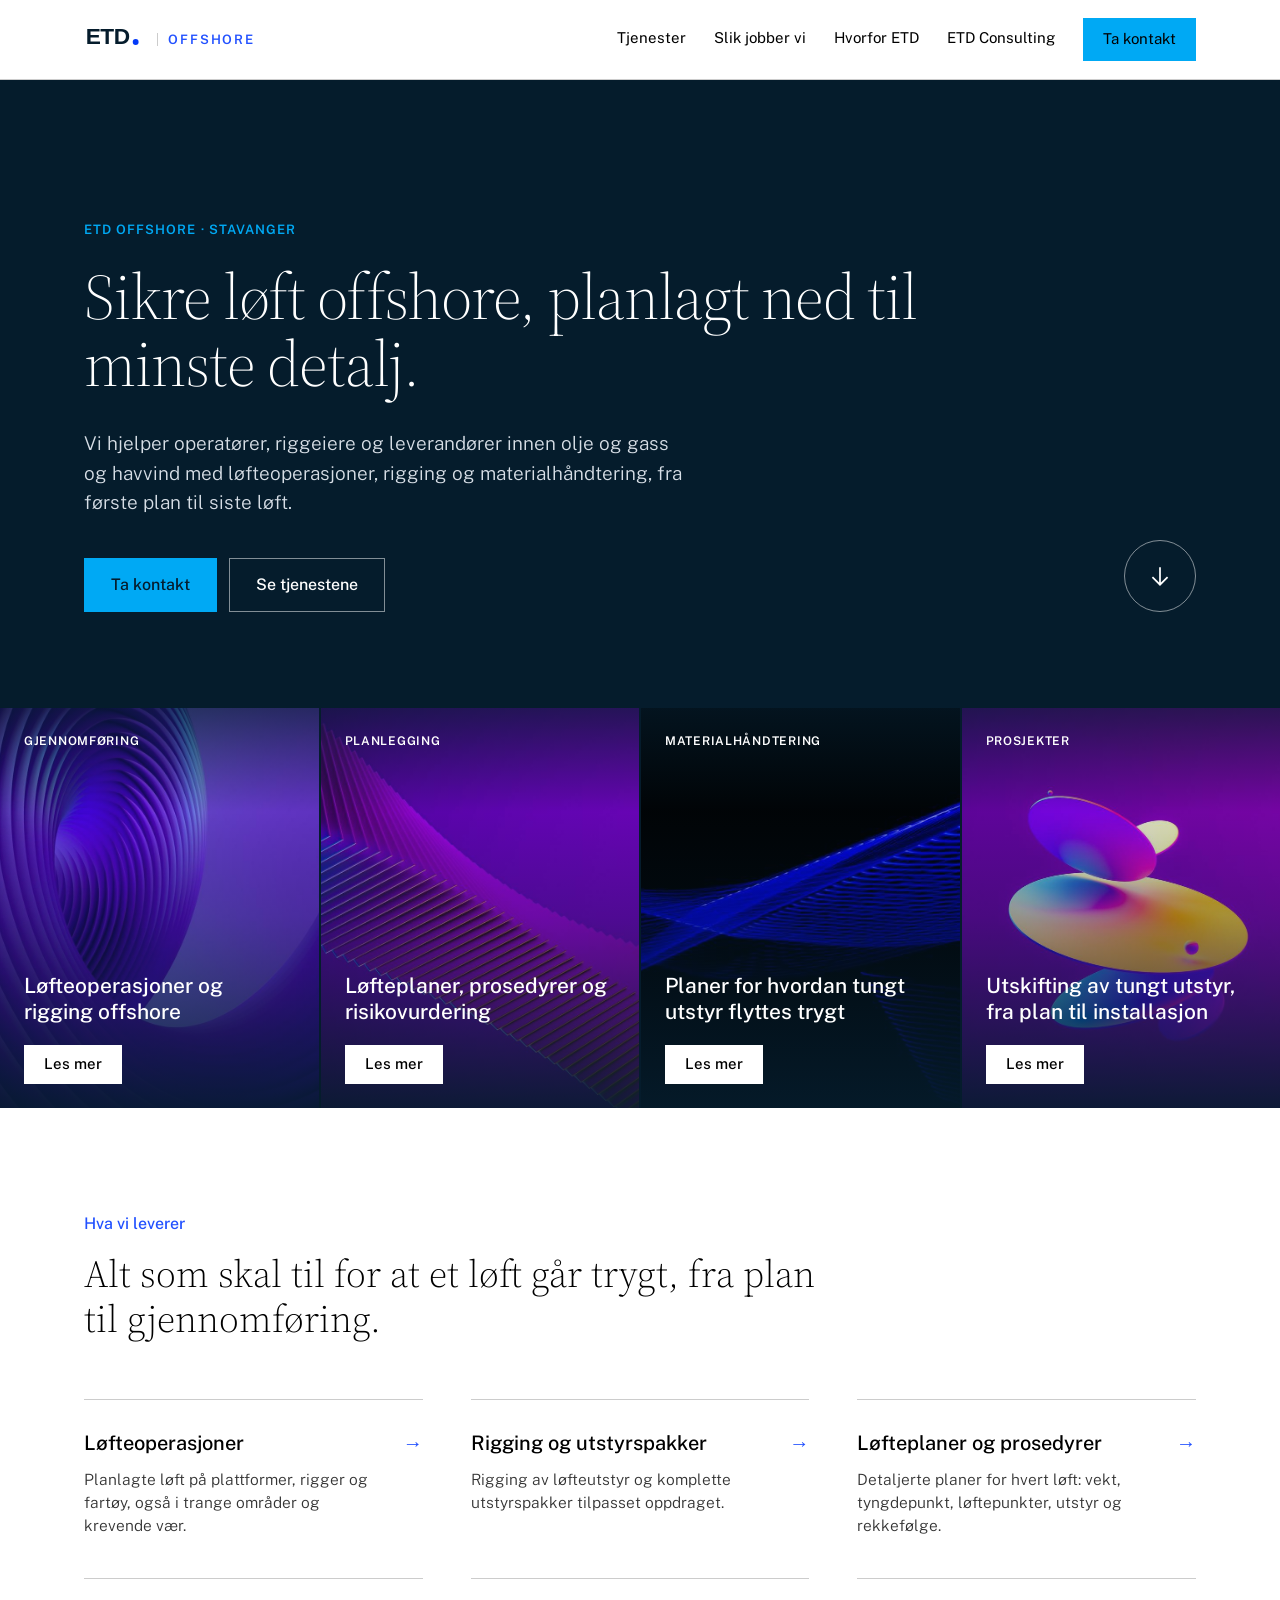
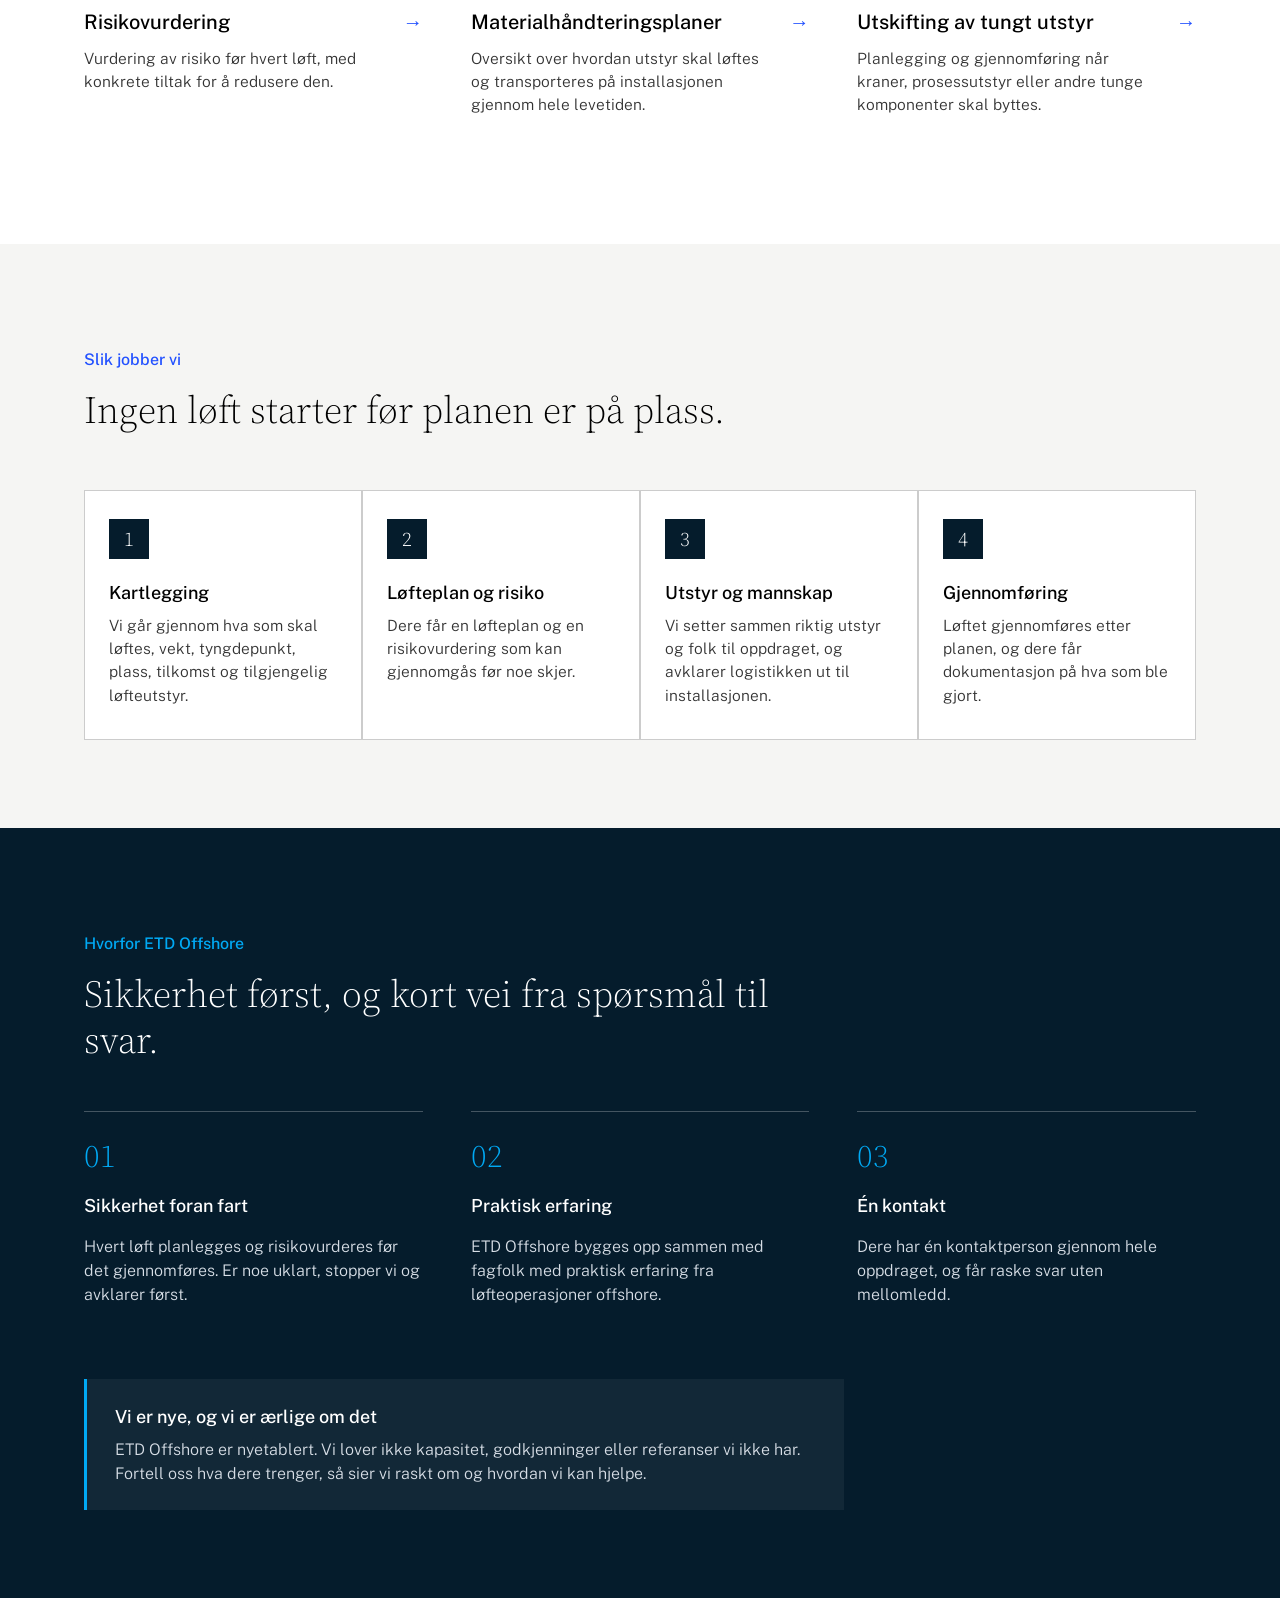
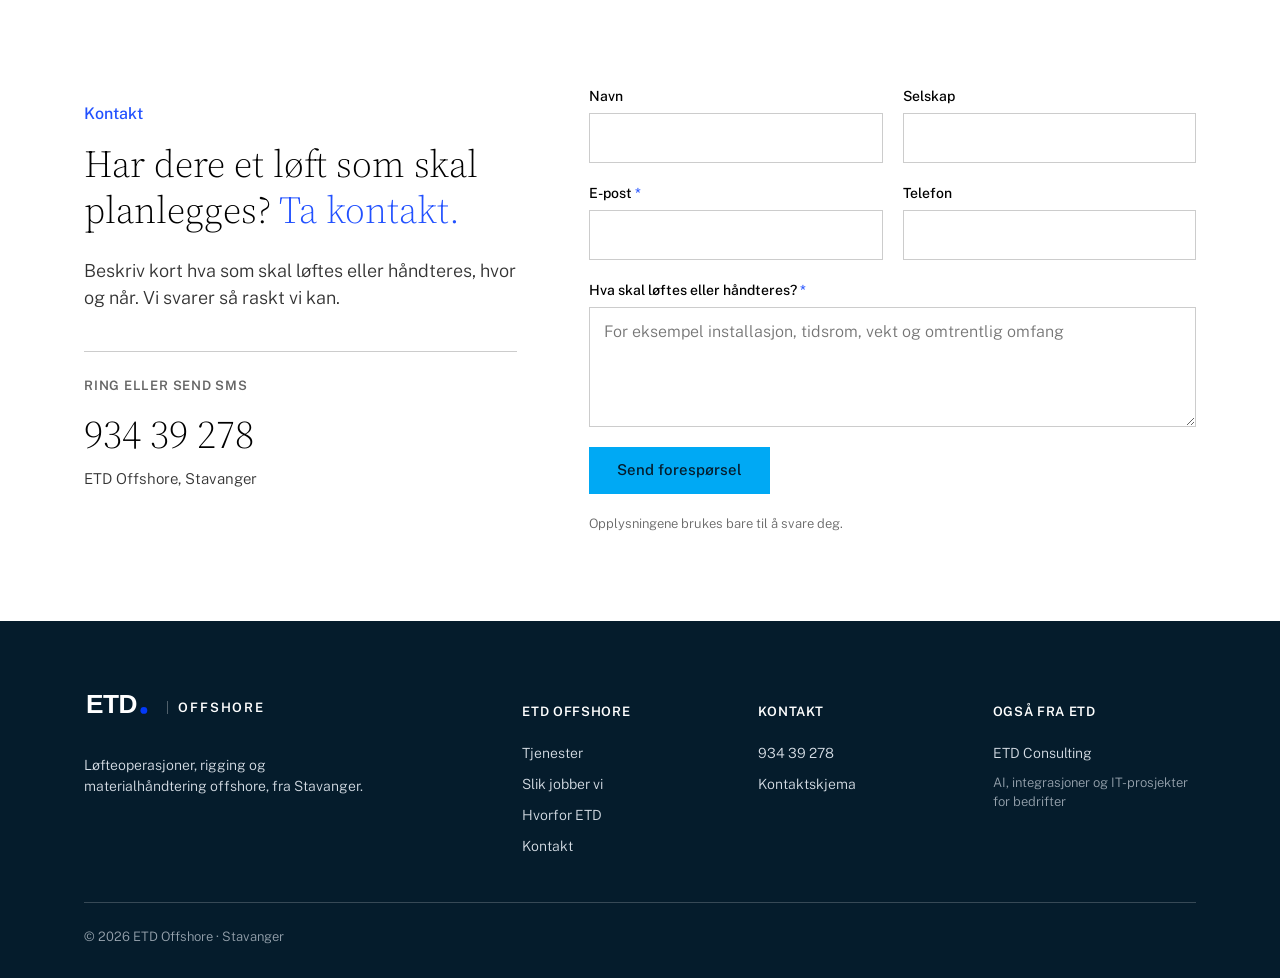
==== index.html @ 623307ff "ETD Offshore: initial site (lifting operations, rigging, material handling) Co-Authored-By: Claude O" ====
<!DOCTYPE html>
<html lang="no">
<head>
<meta charset="UTF-8">
<meta name="viewport" content="width=device-width, initial-scale=1.0">
<title>ETD Offshore | Løfteoperasjoner og materialhåndtering offshore</title>
<meta name="description" content="ETD Offshore i Stavanger leverer løfteoperasjoner, rigging, løfteplaner og materialhåndtering offshore for olje og gass og havvind.">
<link rel="canonical" href="https://etdoffshore.no/">
<meta property="og:type" content="website">
<meta property="og:title" content="ETD Offshore | Løfteoperasjoner og materialhåndtering offshore">
<meta property="og:description" content="ETD Offshore i Stavanger leverer løfteoperasjoner, rigging, løfteplaner og materialhåndtering offshore for olje og gass og havvind.">
<meta property="og:url" content="https://etdoffshore.no/">
<meta property="og:image" content="https://etdoffshore.no/images/hero.jpg">
<meta property="og:locale" content="nb_NO">
<meta name="twitter:card" content="summary_large_image">
<meta name="theme-color" content="#051c2c">
<link rel="preconnect" href="https://fonts.googleapis.com">
<link rel="preconnect" href="https://fonts.gstatic.com" crossorigin>
<link href="https://fonts.googleapis.com/css2?family=Public+Sans:wght@300;400;500;600&amp;family=Source+Serif+4:opsz,wght@8..60,300;8..60,400&amp;display=swap" rel="stylesheet">
<link rel="stylesheet" href="style.css?v=1">
<link rel="icon" type="image/svg+xml" href="images/favicon.svg">
<link rel="icon" type="image/png" href="images/favicon-32.png">
<link rel="apple-touch-icon" href="images/apple-touch-icon.png">
<script type="application/ld+json">{
  "@context": "https://schema.org",
  "@type": "Organization",
  "name": "ETD Offshore",
  "url": "https://etdoffshore.no/",
  "telephone": "+47 934 39 278",
  "description": "ETD Offshore i Stavanger leverer løfteoperasjoner, rigging og materialhåndtering offshore for olje og gass og havvind.",
  "areaServed": "Norge",
  "address": { "@type": "PostalAddress", "addressLocality": "Stavanger", "addressCountry": "NO" }
}</script>
</head>
<body class="home">
<header class="site-header">
  <div class="header-inner">
    <a href="" class="logo"><img src="images/logo.svg" alt="ETD" class="logo-img"><span class="logo-sub">Offshore</span></a>
    <nav class="main-nav">
      <a href="tjenester/">Tjenester</a>
      <a href="#slik">Slik jobber vi</a>
      <a href="#hvorfor">Hvorfor ETD</a>
      <a href="https://adriandie.github.io/etd-consulting/">ETD Consulting</a>
      <a href="kontakt/" class="btn-cta">Ta kontakt</a>
    </nav>
    <button class="hamburger" aria-label="Meny" aria-expanded="false"><span></span><span></span><span></span></button>
  </div>
</header>

<!-- 1. Hero -->
<section class="bento-hero">
  <div class="bento-inner">
    <div>
      <p class="hero-kicker">ETD Offshore &middot; Stavanger</p>
      <h1>Sikre løft offshore, planlagt ned til minste detalj.</h1>
      <p class="lead">Vi hjelper operatører, riggeiere og leverandører innen olje og gass og havvind med løfteoperasjoner, rigging og materialhåndtering, fra første plan til siste løft.</p>
      <div class="hero-actions">
        <a href="kontakt/" class="btn-solid">Ta kontakt</a>
        <a href="tjenester/" class="btn-ghost">Se tjenestene</a>
      </div>
    </div>
    <a href="#tjenester" class="circle-btn" aria-label="Se hva vi leverer">
      <svg viewBox="0 0 24 24" width="26" height="26" aria-hidden="true"><path d="M12 4v16M5 13l7 7 7-7" fill="none" stroke="currentColor" stroke-width="1.6"/></svg>
    </a>
  </div>
</section>

<!-- 2. Hovedområder -->
<div class="media-grid">
  <a href="tjenester/#lofteoperasjoner" class="tile" style="background-image:url('images/tile-blikonsulent.jpg')">
    <span class="kicker">Gjennomføring</span>
    <h3>Løfteoperasjoner og rigging offshore</h3>
    <span class="tile-btn">Les mer</span>
  </a>
  <a href="tjenester/#planlegging" class="tile" style="background-image:url('images/tile-omoss.jpg')">
    <span class="kicker">Planlegging</span>
    <h3>Løfteplaner, prosedyrer og risikovurdering</h3>
    <span class="tile-btn">Les mer</span>
  </a>
  <a href="tjenester/#materialhandtering" class="tile" style="background-image:url('images/article-1.jpg')">
    <span class="kicker">Materialhåndtering</span>
    <h3>Planer for hvordan tungt utstyr flyttes trygt</h3>
    <span class="tile-btn">Les mer</span>
  </a>
  <a href="tjenester/#utskifting" class="tile" style="background-image:url('images/tile-tjenester.jpg')">
    <span class="kicker">Prosjekter</span>
    <h3>Utskifting av tungt utstyr, fra plan til installasjon</h3>
    <span class="tile-btn">Les mer</span>
  </a>
</div>

<!-- 3. Tjenester -->
<section class="block" id="tjenester">
  <div class="container">
    <p class="section-kicker">Hva vi leverer</p>
    <h2 class="statement">Alt som skal til for at et løft går trygt, fra plan til gjennomføring.</h2>
    <div class="cap-grid">
      <a href="tjenester/#lofteoperasjoner" class="cap">
        <h3>Løfteoperasjoner</h3>
        <p>Planlagte løft på plattformer, rigger og fartøy, også i trange områder og krevende vær.</p>
        <span class="cap-arrow" aria-hidden="true">&rarr;</span>
      </a>
      <a href="tjenester/#lofteoperasjoner" class="cap">
        <h3>Rigging og utstyrspakker</h3>
        <p>Rigging av løfteutstyr og komplette utstyrspakker tilpasset oppdraget.</p>
        <span class="cap-arrow" aria-hidden="true">&rarr;</span>
      </a>
      <a href="tjenester/#planlegging" class="cap">
        <h3>Løfteplaner og prosedyrer</h3>
        <p>Detaljerte planer for hvert løft: vekt, tyngdepunkt, løftepunkter, utstyr og rekkefølge.</p>
        <span class="cap-arrow" aria-hidden="true">&rarr;</span>
      </a>
      <a href="tjenester/#planlegging" class="cap">
        <h3>Risikovurdering</h3>
        <p>Vurdering av risiko før hvert løft, med konkrete tiltak for å redusere den.</p>
        <span class="cap-arrow" aria-hidden="true">&rarr;</span>
      </a>
      <a href="tjenester/#materialhandtering" class="cap">
        <h3>Materialhåndteringsplaner</h3>
        <p>Oversikt over hvordan utstyr skal løftes og transporteres på installasjonen gjennom hele levetiden.</p>
        <span class="cap-arrow" aria-hidden="true">&rarr;</span>
      </a>
      <a href="tjenester/#utskifting" class="cap">
        <h3>Utskifting av tungt utstyr</h3>
        <p>Planlegging og gjennomføring når kraner, prosessutstyr eller andre tunge komponenter skal byttes.</p>
        <span class="cap-arrow" aria-hidden="true">&rarr;</span>
      </a>
    </div>
  </div>
</section>

<!-- 4. Slik jobber vi -->
<section class="block off" id="slik">
  <div class="container">
    <p class="section-kicker">Slik jobber vi</p>
    <h2 class="statement">Ingen løft starter før planen er på plass.</h2>
    <ol class="step-row">
      <li>
        <span class="step-num">1</span>
        <h3>Kartlegging</h3>
        <p>Vi går gjennom hva som skal løftes, vekt, tyngdepunkt, plass, tilkomst og tilgjengelig løfteutstyr.</p>
      </li>
      <li>
        <span class="step-num">2</span>
        <h3>Løfteplan og risiko</h3>
        <p>Dere får en løfteplan og en risikovurdering som kan gjennomgås før noe skjer.</p>
      </li>
      <li>
        <span class="step-num">3</span>
        <h3>Utstyr og mannskap</h3>
        <p>Vi setter sammen riktig utstyr og folk til oppdraget, og avklarer logistikken ut til installasjonen.</p>
      </li>
      <li>
        <span class="step-num">4</span>
        <h3>Gjennomføring</h3>
        <p>Løftet gjennomføres etter planen, og dere får dokumentasjon på hva som ble gjort.</p>
      </li>
    </ol>
  </div>
</section>

<!-- 5. Hvorfor ETD Offshore -->
<section class="block navy" id="hvorfor">
  <div class="container">
    <p class="section-kicker">Hvorfor ETD Offshore</p>
    <h2 class="statement">Sikkerhet først, og kort vei fra spørsmål til svar.</h2>
    <div class="feature-grid">
      <div class="feature">
        <span class="num">01</span>
        <h3>Sikkerhet foran fart</h3>
        <p>Hvert løft planlegges og risikovurderes før det gjennomføres. Er noe uklart, stopper vi og avklarer først.</p>
      </div>
      <div class="feature">
        <span class="num">02</span>
        <h3>Praktisk erfaring</h3>
        <p>ETD Offshore bygges opp sammen med fagfolk med praktisk erfaring fra løfteoperasjoner offshore.</p>
      </div>
      <div class="feature">
        <span class="num">03</span>
        <h3>Én kontakt</h3>
        <p>Dere har én kontaktperson gjennom hele oppdraget, og får raske svar uten mellomledd.</p>
      </div>
    </div>
    <div class="honest">
      <h3>Vi er nye, og vi er ærlige om det</h3>
      <p>ETD Offshore er nyetablert. Vi lover ikke kapasitet, godkjenninger eller referanser vi ikke har. Fortell oss hva dere trenger, så sier vi raskt om og hvordan vi kan hjelpe.</p>
    </div>
  </div>
</section>

<!-- 6. Kontakt -->
<section class="block" id="kontakt">
  <div class="container">
    <div class="split">
      <div>
        <p class="section-kicker">Kontakt</p>
        <h2 class="statement">Har dere et løft som skal planlegges? <span class="accent">Ta kontakt.</span></h2>
        <p class="split-lead">Beskriv kort hva som skal løftes eller håndteres, hvor og når. Vi svarer så raskt vi kan.</p>
        <div class="direct">
          <span class="direct-label">Ring eller send SMS</span>
          <a href="tel:+4793439278" class="direct-phone">934 39 278</a>
          <span class="direct-name">ETD Offshore, Stavanger</span>
        </div>
      </div>
      <div>
        <form class="contact-form" id="contact-form">
          <input type="hidden" name="_subject" value="Henvendelse fra ETD Offshore-nettsiden">
          <input type="hidden" name="_template" value="table">
          <input type="hidden" name="_captcha" value="false">
          <input type="hidden" name="Gjelder" value="ETD Offshore">
          <input type="text" name="_honey" class="hp" tabindex="-1" autocomplete="off" aria-hidden="true">
          <div class="field-row">
            <label class="field"><span>Navn</span><input type="text" name="Navn" autocomplete="name"></label>
            <label class="field"><span>Selskap</span><input type="text" name="Selskap" autocomplete="organization"></label>
          </div>
          <div class="field-row">
            <label class="field"><span>E-post <em>*</em></span><input type="email" name="Epost" autocomplete="email" required></label>
            <label class="field"><span>Telefon</span><input type="tel" name="Telefon" autocomplete="tel"></label>
          </div>
          <label class="field"><span>Hva skal løftes eller håndteres? <em>*</em></span><textarea name="Melding" required placeholder="For eksempel installasjon, tidsrom, vekt og omtrentlig omfang"></textarea></label>
          <button type="submit" id="submit-btn">Send forespørsel</button>
          <p class="form-note">Opplysningene brukes bare til å svare deg.</p>
        </form>
        <div id="form-success" class="form-result"><h3>Takk!</h3><p>Vi tar kontakt så raskt vi kan.</p></div>
        <div id="form-error" class="form-result"><h3>Noe gikk galt</h3><p>Skjemaet klarte ikke å sende. Ring oss gjerne på <a href="tel:+4793439278">934 39 278</a>.</p></div>
      </div>
    </div>
  </div>
</section>
<footer class="site-footer">
  <div class="footer-inner">
    <div class="footer-grid">
      <div>
        <a href="" class="logo"><img src="images/logo-white.svg" alt="ETD" class="logo-img"><span class="logo-sub">Offshore</span></a>
        <p>Løfteoperasjoner, rigging og materialhåndtering offshore, fra Stavanger.</p>
      </div>
      <div class="footer-col">
        <h4>ETD Offshore</h4>
        <a href="tjenester/">Tjenester</a>
        <a href="#slik">Slik jobber vi</a>
        <a href="#hvorfor">Hvorfor ETD</a>
        <a href="kontakt/">Kontakt</a>
      </div>
      <div class="footer-col">
        <h4>Kontakt</h4>
        <a href="tel:+4793439278">934 39 278</a>
        <a href="kontakt/">Kontaktskjema</a>
      </div>
      <div class="footer-col">
        <h4>Også fra ETD</h4>
        <a href="https://adriandie.github.io/etd-consulting/">ETD Consulting</a>
        <span class="footer-note">AI, integrasjoner og IT-prosjekter for bedrifter</span>
      </div>
    </div>
    <div class="footer-bottom">
      <span>&copy; 2026 ETD Offshore &middot; Stavanger</span>
    </div>
  </div>
</footer>
<script src="app.js"></script>
<script>
document.getElementById('contact-form').addEventListener('submit', function (e) {
  e.preventDefault();
  var form = this, btn = document.getElementById('submit-btn');
  btn.textContent = 'Sender…';
  btn.disabled = true;
  function show(id) { form.style.display = 'none'; document.getElementById(id).style.display = 'block'; }
  var xhr = new XMLHttpRequest();
  xhr.open('POST', 'https://formsubmit.co/ajax/adrian@dmarketing.no');
  xhr.setRequestHeader('Accept', 'application/json');
  xhr.onload = function () {
    var ok = xhr.status >= 200 && xhr.status < 300;
    try { if (String(JSON.parse(xhr.responseText).success) === 'false') ok = false; } catch (ex) {}
    show(ok ? 'form-success' : 'form-error');
  };
  xhr.onerror = function () { show('form-error'); };
  xhr.send(new FormData(form));
});
</script>
</body>
</html>
---- style.css ----
/* ETD — McKinsey-registeret: serif/sans-split, null radius/skygge, navy/indigo/cyan */

:root {
  --ink: #333333;
  --black: #000000;
  --canvas: #ffffff;
  --navy: #051c2c;
  --indigo: #2251ff;
  --cyan: #00a9f4;
  --line: #cccccc;
  --off: #f5f5f3;
}

* { box-sizing: border-box; }
html { scroll-behavior: smooth; }

body {
  margin: 0;
  background: var(--canvas);
  color: var(--ink);
  font-family: "Public Sans", "Helvetica Neue", Helvetica, Arial, sans-serif;
  font-weight: 300;
  font-size: 16px;
  line-height: 1.5;
}

h1, h2, h3, .serif {
  font-family: "Source Serif 4", Georgia, "Times New Roman", serif;
  font-weight: 300;
  color: var(--black);
  margin: 0;
}

a {
  color: var(--indigo);
  text-decoration: none;
  transition: opacity 0.12s linear;
}
a:hover { opacity: 0.7; }

img { max-width: 100%; display: block; }

.container {
  max-width: 1160px;
  margin: 0 auto;
  padding: 0 24px;
}

/* ---------- Header ---------- */
header.site-header {
  background: var(--canvas);
  border-bottom: 1px solid var(--line);
  position: sticky;
  top: 0;
  z-index: 100;
  transform: translateY(0);
  transition: transform 0.3s ease;
}
header.site-header.header-hidden {
  transform: translateY(-100%);
}
.header-inner {
  max-width: 1160px;
  margin: 0 auto;
  padding: 18px 24px;
  display: flex;
  align-items: center;
  justify-content: space-between;
  gap: 24px;
}
.logo {
  font-family: "Source Serif 4", Georgia, serif;
  font-weight: 400;
  font-size: 20px;
  color: var(--black);
  letter-spacing: 0.2px;
  white-space: nowrap;
  transition: opacity 0.12s linear;
}
.logo:hover { opacity: 0.72; }
.logo span { color: var(--indigo); transition: color 0.12s linear; }
.logo:hover span { color: var(--cyan); }
.logo-img { display: block; height: 38px; width: auto; }
.footer-grid .logo-img { height: 44px; }
nav.main-nav {
  display: flex;
  align-items: center;
  gap: 28px;
  flex-wrap: wrap;
}
.header-inner { position: relative; }
nav.main-nav a {
  position: relative;
  color: var(--black);
  font-size: 15px;
  font-weight: 400;
  padding-bottom: 3px;
}
nav.main-nav a::after {
  content: "";
  position: absolute;
  left: 0;
  bottom: 0;
  width: 100%;
  height: 1px;
  background: var(--indigo);
  transform: scaleX(0);
  transform-origin: left;
  transition: transform 0.12s linear;
}
nav.main-nav a:hover { color: var(--indigo); opacity: 1; }
nav.main-nav a:hover::after { transform: scaleX(1); }
nav.main-nav a.current { color: var(--indigo); }
nav.main-nav a.current::after { transform: scaleX(1); }
.btn-cta {
  display: inline-block;
  background: var(--cyan);
  color: var(--black) !important;
  font-size: 15px;
  font-weight: 500;
  padding: 10px 20px;
  border-radius: 0;
  white-space: nowrap;
  transition: background-color 0.12s linear, transform 0.12s linear;
}
.btn-cta:hover { opacity: 1; background: var(--indigo); color: #fff !important; transform: translateY(-1px); }
.hamburger {
  display: none;
  width: 24px;
  height: 18px;
  flex-direction: column;
  justify-content: space-between;
  cursor: pointer;
  border: none;
  background: none;
  padding: 0;
}
.hamburger span {
  display: block;
  height: 2px;
  background: var(--black);
  transition: transform 0.2s ease, opacity 0.2s ease;
  transform-origin: center;
}
.hamburger.is-open span:nth-child(1) { transform: translateY(8px) rotate(45deg); }
.hamburger.is-open span:nth-child(2) { opacity: 0; }
.hamburger.is-open span:nth-child(3) { transform: translateY(-8px) rotate(-45deg); }

@media (max-width: 860px) {
  nav.main-nav {
    display: none;
    position: absolute;
    top: 100%;
    left: 0;
    right: 0;
    background: var(--canvas);
    border-bottom: 1px solid var(--line);
    flex-direction: column;
    align-items: flex-start;
    gap: 4px;
    padding: 8px 24px 24px;
  }
  nav.main-nav.nav-open { display: flex; }
  nav.main-nav a { width: 100%; padding: 12px 0; border-bottom: 1px solid var(--off); }
  nav.main-nav .btn-cta { margin-top: 12px; text-align: center; width: 100%; }
  .hamburger { display: flex; }
}

/* ---------- Hero (bento navy) ---------- */
.hero {
  background: var(--navy);
  color: #fff;
  padding: 110px 24px 90px;
}
.hero-inner {
  max-width: 1160px;
  margin: 0 auto;
  display: grid;
  grid-template-columns: 1fr auto;
  align-items: end;
  gap: 40px;
}
.hero h1 {
  color: #fff;
  font-size: 52px;
  line-height: 1.1;
  max-width: 720px;
}
.hero h1 .accent { color: var(--indigo); }
.hero p.lead {
  color: #d7dee6;
  font-size: 18px;
  max-width: 520px;
  margin-top: 24px;
  font-weight: 300;
}
.hero .arrow-btn {
  width: 64px;
  height: 64px;
  border-radius: 50%;
  background: rgba(255,255,255,0.12);
  display: flex;
  align-items: center;
  justify-content: center;
  color: #fff;
  font-size: 24px;
  flex-shrink: 0;
  transition: background 0.12s linear;
}
.arrow-btn:hover { background: rgba(255,255,255,0.25); opacity: 1; }

@media (max-width: 700px) {
  .hero h1 { font-size: 36px; }
  .hero-inner { grid-template-columns: 1fr; }
}

/* small navy sub-hero for inner pages */
.page-hero {
  background: var(--navy);
  color: #fff;
  padding: 90px 24px 60px;
}
.page-hero .kicker {
  font-size: 14px;
  font-weight: 500;
  text-transform: uppercase;
  letter-spacing: 0.06em;
  color: var(--cyan);
  margin-bottom: 16px;
}
.page-hero h1 { color: #fff; font-size: 42px; max-width: 760px; }
.page-hero p.lead { color: #d7dee6; font-size: 18px; max-width: 620px; margin-top: 20px; }

/* ---------- Media tile grid ---------- */
.tile-grid {
  display: grid;
  grid-template-columns: repeat(2, 1fr);
  gap: 2px;
  background: var(--line);
}
@media (max-width: 760px) { .tile-grid { grid-template-columns: 1fr; } }

.tile {
  position: relative;
  background: var(--navy) center/cover no-repeat;
  min-height: 340px;
  padding: 24px;
  display: flex;
  flex-direction: column;
  justify-content: flex-end;
  color: #fff;
  overflow: hidden;
}
.tile::before {
  content: "";
  position: absolute;
  inset: 0;
  background: linear-gradient(0deg, rgba(5,28,44,0.88) 0%, rgba(5,28,44,0.35) 55%, rgba(5,28,44,0.1) 100%);
}
.tile.light { color: #fff; }
.tile .kicker {
  position: relative;
  font-size: 12px;
  font-weight: 600;
  text-transform: uppercase;
  letter-spacing: 0.06em;
  color: var(--cyan);
  margin-bottom: 12px;
}
.tile h3 { position: relative; color: inherit; font-size: 24px; line-height: 1.25; font-family: "Public Sans", sans-serif; font-weight: 500; margin-bottom: 20px; }
.tile .tile-btn {
  position: relative;
  display: inline-block;
  background: #fff;
  color: var(--black);
  font-size: 15px;
  font-weight: 500;
  padding: 8px 20px;
  align-self: flex-start;
}

/* ---------- Sections ---------- */
section.block {
  padding: 88px 24px;
}
section.block.off { background: var(--off); }
section.block.navy { background: var(--navy); color: #fff; }
section.block.navy h2 { color: #fff; }

.section-kicker {
  font-size: 16px;
  font-weight: 500;
  color: var(--indigo);
  margin-bottom: 16px;
}
.navy .section-kicker { color: var(--cyan); }

h2.statement {
  font-size: 38px;
  line-height: 1.2;
  max-width: 760px;
}
h2.statement .accent { color: var(--indigo); }
.navy h2.statement .accent { color: var(--cyan); }

.two-col {
  display: grid;
  grid-template-columns: 1fr 1fr;
  gap: 56px;
  margin-top: 48px;
}
@media (max-width: 760px) { .two-col { grid-template-columns: 1fr; } }

.card {
  background: var(--canvas);
  padding: 0;
}
.card h3 { font-size: 22px; font-family: "Public Sans", sans-serif; font-weight: 500; margin-bottom: 12px; }
.card p { color: var(--ink); }

.feature-grid {
  display: grid;
  grid-template-columns: repeat(3, 1fr);
  gap: 48px;
  margin-top: 48px;
}
@media (max-width: 900px) { .feature-grid { grid-template-columns: 1fr 1fr; } }
@media (max-width: 600px) { .feature-grid { grid-template-columns: 1fr; } }

.feature {
  border-top: 1px solid var(--line);
  padding-top: 20px;
}
.navy .feature { border-top-color: rgba(255,255,255,0.25); }
.feature .num {
  font-family: "Source Serif 4", serif;
  font-size: 32px;
  color: var(--indigo);
  display: block;
  margin-bottom: 12px;
}
.navy .feature .num { color: var(--cyan); }
.feature h3 { font-size: 18px; font-family: "Public Sans", sans-serif; font-weight: 500; margin-bottom: 8px; }

.list-plain {
  list-style: none;
  padding: 0;
  margin: 32px 0 0;
}
.list-plain li {
  border-top: 1px solid var(--line);
  padding: 20px 0;
  display: flex;
  justify-content: space-between;
  gap: 24px;
  align-items: baseline;
}
.list-plain li:last-child { border-bottom: 1px solid var(--line); }
.list-plain .label { font-weight: 500; color: var(--black); }
.list-plain .desc { color: var(--ink); max-width: 480px; text-align: right; }
@media (max-width: 600px) {
  .list-plain li { flex-direction: column; gap: 8px; }
  .list-plain .desc { text-align: left; }
}

.cta-band {
  background: var(--navy);
  color: #fff;
  padding: 72px 24px;
  text-align: left;
}
.cta-band-inner {
  max-width: 1160px;
  margin: 0 auto;
  display: flex;
  align-items: center;
  justify-content: space-between;
  gap: 32px;
  flex-wrap: wrap;
}
.cta-band h2 { color: #fff; font-size: 30px; max-width: 560px; }

.btn-outline {
  display: inline-block;
  border: 1px solid #fff;
  color: #fff !important;
  padding: 12px 28px;
  font-size: 15px;
  font-weight: 500;
  white-space: nowrap;
}
.btn-outline:hover { background: #fff; color: var(--navy) !important; opacity: 1; }

.article-grid {
  display: grid;
  grid-template-columns: repeat(3, 1fr);
  gap: 40px;
  margin-top: 48px;
}
@media (max-width: 900px) { .article-grid { grid-template-columns: 1fr; } }
.article-card .thumb {
  width: 100%;
  aspect-ratio: 4/3;
  object-fit: cover;
  margin-bottom: 20px;
  background: var(--off);
}
.article-card .eyebrow {
  font-size: 12px;
  font-weight: 600;
  text-transform: uppercase;
  letter-spacing: 0.06em;
  color: var(--indigo);
  margin-bottom: 12px;
}
.article-card h3 { font-size: 20px; font-family: "Public Sans", sans-serif; font-weight: 500; margin-bottom: 10px; }
.article-card p { font-size: 15px; color: var(--ink); }

/* ---------- Footer ---------- */
footer.site-footer {
  background: var(--navy);
  color: #d7dee6;
  padding: 64px 24px 32px;
}
.footer-inner {
  max-width: 1160px;
  margin: 0 auto;
}
.footer-grid {
  display: grid;
  grid-template-columns: 2fr 1fr 1fr 1fr;
  gap: 32px;
  padding-bottom: 40px;
  border-bottom: 1px solid rgba(255,255,255,0.2);
}
@media (max-width: 760px) { .footer-grid { grid-template-columns: 1fr 1fr; } }
.footer-grid .logo { color: #fff; margin-bottom: 12px; }
.footer-grid p { font-size: 14px; max-width: 280px; }
.footer-col h4 {
  font-family: "Public Sans", sans-serif;
  font-size: 13px;
  font-weight: 600;
  text-transform: uppercase;
  letter-spacing: 0.05em;
  color: #fff;
  margin-bottom: 16px;
}
.footer-col a { display: block; color: #d7dee6; font-size: 14px; padding: 5px 0; }
.footer-bottom {
  display: flex;
  justify-content: space-between;
  align-items: center;
  padding-top: 24px;
  font-size: 13px;
  color: #97a3ae;
  flex-wrap: wrap;
  gap: 12px;
}

.chat-bubble {
  position: fixed;
  bottom: 24px;
  right: 24px;
  background: var(--cyan);
  color: #051c2c;
  width: auto;
  padding: 14px 20px;
  border-radius: 999px;
  font-size: 14px;
  font-weight: 600;
  display: flex;
  align-items: center;
  gap: 8px;
  box-shadow: none;
  z-index: 90;
}

/* ---------- Long-form resource / article ---------- */
.resource-meta {
  display: flex;
  gap: 24px;
  flex-wrap: wrap;
  margin-top: 28px;
  font-size: 14px;
  color: #d7dee6;
}
.resource-meta span { display: flex; align-items: center; gap: 8px; }
.resource-meta strong { color: #fff; font-weight: 500; }

.prose {
  max-width: 760px;
}
.prose h2 {
  font-size: 30px;
  line-height: 1.25;
  margin-top: 0;
}
.prose h3 {
  font-family: "Public Sans", sans-serif;
  font-weight: 600;
  font-size: 20px;
  color: var(--black);
  margin: 0 0 12px;
}
.prose p { margin: 0 0 16px; color: var(--ink); }
.prose p:last-child { margin-bottom: 0; }
.prose ul, .prose ol { margin: 0 0 16px; padding-left: 22px; color: var(--ink); }
.prose li { margin-bottom: 8px; }
.prose li:last-child { margin-bottom: 0; }
.prose strong { color: var(--black); font-weight: 600; }

.toc {
  border-top: 1px solid var(--line);
  border-bottom: 1px solid var(--line);
  padding: 24px 0;
  margin: 0 0 8px;
}
.toc p.section-kicker { margin-bottom: 12px; }
.toc ol {
  columns: 2;
  column-gap: 40px;
  margin: 0;
  padding-left: 20px;
}
.toc li { break-inside: avoid; margin-bottom: 10px; font-size: 15px; }
.toc a { color: var(--ink); }
.toc a:hover { color: var(--indigo); opacity: 1; }
@media (max-width: 700px) { .toc ol { columns: 1; } }

.callout {
  border-left: 3px solid var(--indigo);
  background: var(--off);
  padding: 20px 24px;
  margin: 28px 0;
  max-width: 760px;
}
.callout p { margin: 0; color: var(--ink); }
.callout p + p { margin-top: 10px; }
.callout .callout-label {
  display: block;
  font-size: 12px;
  font-weight: 600;
  text-transform: uppercase;
  letter-spacing: 0.06em;
  color: var(--indigo);
  margin-bottom: 10px;
}
.callout.warn { border-left-color: var(--cyan); }
.callout.warn .callout-label { color: #067aad; }

.code-block {
  background: var(--navy);
  color: #d7dee6;
  font-family: "SFMono-Regular", Consolas, "Liberation Mono", Menlo, monospace;
  font-size: 13px;
  line-height: 1.6;
  padding: 24px;
  margin: 20px 0 28px;
  max-width: 760px;
  overflow-x: auto;
  white-space: pre;
}
.code-block .cm { color: #7a8b9c; }
.code-block .kw { color: var(--cyan); }

.steps {
  list-style: none;
  margin: 32px 0;
  padding: 0;
  max-width: 760px;
}
.steps li {
  display: grid;
  grid-template-columns: 40px 1fr;
  gap: 20px;
  border-top: 1px solid var(--line);
  padding: 20px 0;
}
.steps li:last-child { border-bottom: 1px solid var(--line); }
.steps .step-num {
  font-family: "Source Serif 4", serif;
  font-size: 22px;
  color: var(--indigo);
}
.steps h4 { font-family: "Public Sans", sans-serif; font-size: 16px; font-weight: 600; color: var(--black); margin: 0 0 6px; }
.steps p { margin: 0; color: var(--ink); font-size: 15px; }

.resource-table {
  width: 100%;
  border-collapse: collapse;
  margin: 8px 0 28px;
  font-size: 14.5px;
}
.resource-table th {
  text-align: left;
  font-family: "Public Sans", sans-serif;
  font-weight: 600;
  font-size: 12px;
  text-transform: uppercase;
  letter-spacing: 0.05em;
  color: #767676;
  padding: 0 16px 12px 0;
  border-bottom: 1px solid var(--line);
}
.resource-table td {
  vertical-align: top;
  padding: 16px 16px 16px 0;
  border-bottom: 1px solid var(--line);
  color: var(--ink);
}
.resource-table tr:last-child td { border-bottom: 1px solid var(--line); }
.resource-table td:first-child, .resource-table th:first-child { font-weight: 500; color: var(--black); }
.resource-table .badge {
  display: inline-block;
  font-size: 11px;
  font-weight: 600;
  text-transform: uppercase;
  letter-spacing: 0.04em;
  padding: 3px 8px;
  white-space: nowrap;
}
.badge.b-official { background: #e5eaff; color: var(--indigo); }
.badge.b-community { background: #e0f5ff; color: #067aad; }
.badge.b-build { background: var(--off); color: #767676; border: 1px solid var(--line); }
.badge.b-tool { background: #051c2c; color: #fff; }
@media (max-width: 760px) {
  .resource-table, .resource-table thead, .resource-table tbody, .resource-table th, .resource-table td, .resource-table tr { display: block; }
  .resource-table thead { display: none; }
  .resource-table tr { border-bottom: 1px solid var(--line); padding: 16px 0; }
  .resource-table td { border-bottom: 0; padding: 4px 0; }
  .resource-table td:first-child { padding-top: 0; }
}

.sidebar-nav {
  position: sticky;
  top: 96px;
  align-self: start;
}
.sidebar-nav p.section-kicker { margin-bottom: 16px; }
.sidebar-nav a {
  display: block;
  color: var(--ink);
  font-size: 14px;
  padding: 8px 0;
  border-top: 1px solid var(--line);
}
.sidebar-nav a:first-of-type { border-top: none; }
.sidebar-nav a:hover { color: var(--indigo); opacity: 1; }

.content-grid {
  display: grid;
  grid-template-columns: 200px 1fr;
  gap: 64px;
  align-items: start;
}
.content-grid > * { min-width: 0; }
@media (max-width: 900px) {
  .content-grid { grid-template-columns: 1fr; }
  .sidebar-nav { position: static; display: none; }
}

/* ---------- Kontaktskjema ---------- */
.contact-wrap { max-width: 640px; margin: 0 auto; }
.contact-form { display: flex; flex-direction: column; gap: 20px; }
.contact-form .field { display: flex; flex-direction: column; gap: 6px; font-size: 14px; font-weight: 500; color: var(--black); }
.contact-form .field em { color: var(--indigo); font-style: normal; }
.contact-form input, .contact-form select, .contact-form textarea {
  font: inherit; font-weight: 300; font-size: 16px; color: var(--ink);
  border: 1px solid var(--line); border-radius: 0; padding: 12px 14px; background: #fff; width: 100%;
}
.contact-form textarea { min-height: 140px; resize: vertical; }
.contact-form input:focus, .contact-form select:focus, .contact-form textarea:focus { outline: 2px solid var(--indigo); outline-offset: 0; border-color: var(--indigo); }
.contact-form button {
  align-self: flex-start; font: inherit; font-weight: 500; font-size: 15px; cursor: pointer;
  background: var(--navy); color: #fff; border: 0; border-radius: 0; padding: 12px 28px;
}
.contact-form button:disabled { opacity: 0.6; cursor: default; }
.contact-form .form-note { font-size: 13px; color: #666; margin: 0; }
.contact-form .hp { position: absolute; left: -9999px; }
.form-result { display: none; padding: 32px; border: 1px solid var(--line); }
.form-result h3 { font-size: 26px; margin-bottom: 10px; }

/* ---------- Forside (workshop-landing) ---------- */
nav.main-nav .btn-cta::after { display: none; }
nav.main-nav a.btn-cta { padding: 10px 20px; }
nav.main-nav .btn-cta:hover { color: #fff !important; }

.home-hero {
  background: var(--navy);
  color: #fff;
}
.home-hero-inner {
  display: grid;
  grid-template-columns: minmax(0, 1fr) minmax(0, 44%);
  min-height: 600px;
}
.home-hero { padding-left: max(0px, calc((100% - 1160px) / 2)); }
.home-hero-text { padding: 112px 64px 88px 24px; }
.hero-kicker {
  font-size: 13px;
  font-weight: 600;
  text-transform: uppercase;
  letter-spacing: 0.08em;
  color: var(--cyan);
  margin: 0 0 24px;
}
.home-hero h1 {
  color: #fff;
  font-size: 54px;
  line-height: 1.08;
  letter-spacing: -0.01em;
}
.home-hero h1 .accent { color: #8fb0ff; }
.home-hero .lead {
  color: #d7dee6;
  font-size: 19px;
  line-height: 1.55;
  max-width: 540px;
  margin: 28px 0 0;
}
.hero-actions { display: flex; flex-wrap: wrap; gap: 12px; margin-top: 40px; }
.btn-solid, .btn-ghost {
  display: inline-block;
  font-size: 16px;
  font-weight: 500;
  padding: 14px 26px;
  border: 1px solid transparent;
  transition: background-color 0.12s linear, color 0.12s linear, border-color 0.12s linear;
}
.btn-solid { background: var(--cyan); color: var(--navy); }
.btn-solid:hover { background: #fff; opacity: 1; }
.btn-ghost { border-color: rgba(255,255,255,0.5); color: #fff; }
.btn-ghost:hover { background: #fff; color: var(--navy); opacity: 1; }
.hero-facts {
  list-style: none;
  padding: 0;
  margin: 56px 0 0;
  display: grid;
  grid-template-columns: repeat(3, minmax(0, 1fr));
  border-top: 1px solid rgba(255,255,255,0.2);
}
.hero-facts li { padding: 20px 16px 0 0; }
.hero-facts strong {
  display: block;
  font-family: "Source Serif 4", Georgia, serif;
  font-weight: 300;
  font-size: 30px;
  color: #fff;
  line-height: 1.1;
}
.hero-facts span { display: block; font-size: 14px; color: #a9b7c4; margin-top: 6px; }
.home-hero-media {
  background: url('images/hero.jpg') 38% center / cover no-repeat;
  min-height: 100%;
}

.home .container { padding: 0 0; }
.home section.block > .container { max-width: 1112px; }

.thief-grid {
  display: grid;
  grid-template-columns: repeat(4, minmax(0, 1fr));
  gap: 40px;
  margin-top: 56px;
}
.thief { border-top: 2px solid var(--black); padding-top: 20px; }
.thief .num {
  display: block;
  font-family: "Source Serif 4", Georgia, serif;
  font-size: 28px;
  color: var(--indigo);
  margin-bottom: 14px;
}
.thief h3 { font-family: "Public Sans", sans-serif; font-weight: 500; font-size: 19px; margin-bottom: 10px; }
.thief p { margin: 0; font-size: 15.5px; }

.split {
  display: grid;
  grid-template-columns: minmax(0, 5fr) minmax(0, 7fr);
  gap: 72px;
  align-items: start;
}
.split-lead { font-size: 18px; margin: 24px 0 0; max-width: 440px; }
.navy .split-lead, .navy .about-text p { color: #d7dee6; }

.outcomes { list-style: none; counter-reset: oc; margin: 0; padding: 0; }
.outcomes li {
  counter-increment: oc;
  display: grid;
  grid-template-columns: 56px 1fr;
  column-gap: 8px;
  border-top: 1px solid var(--line);
  padding: 28px 0;
}
.outcomes li:last-child { border-bottom: 1px solid var(--line); }
.outcomes li::before {
  content: "0" counter(oc);
  font-family: "Source Serif 4", Georgia, serif;
  font-size: 24px;
  color: var(--indigo);
  grid-row: span 2;
  line-height: 1.2;
}
.outcomes h3 { font-family: "Public Sans", sans-serif; font-weight: 500; font-size: 20px; margin-bottom: 8px; }
.outcomes p { margin: 0; }

.format-list { margin-top: 72px; }
.format-list .desc { max-width: 560px; }

.step-row {
  list-style: none;
  margin: 56px 0 0;
  padding: 0;
  display: grid;
  grid-template-columns: repeat(4, minmax(0, 1fr));
  gap: 2px;
  background: var(--line);
  border: 1px solid var(--line);
}
.step-row li { background: var(--canvas); padding: 28px 24px 32px; }
.step-row .step-num {
  display: inline-flex;
  align-items: center;
  justify-content: center;
  width: 40px;
  height: 40px;
  background: var(--navy);
  color: #fff;
  font-family: "Source Serif 4", Georgia, serif;
  font-size: 20px;
  margin-bottom: 20px;
}
.step-row h3 { font-family: "Public Sans", sans-serif; font-weight: 500; font-size: 18px; margin-bottom: 8px; }
.step-row p { margin: 0; font-size: 15.5px; }

.catch {
  margin-top: 56px;
  display: grid;
  grid-template-columns: minmax(0, 4fr) minmax(0, 8fr);
  gap: 48px;
  background: var(--off);
  border-left: 3px solid var(--indigo);
  padding: 36px 40px;
}
.catch-title { font-size: 30px; line-height: 1.2; }
.catch p { margin: 0 0 12px; }
.catch p:last-child { margin: 0; }

.about-text p { font-size: 17px; margin: 0 0 18px; }
.about-links { display: flex; flex-wrap: wrap; gap: 12px 28px; margin-top: 28px !important; }
.about-links a { color: #fff; border-bottom: 1px solid var(--cyan); padding-bottom: 2px; }

.direct { margin-top: 40px; border-top: 1px solid var(--line); padding-top: 24px; }
.direct-label { display: block; font-size: 13px; font-weight: 600; text-transform: uppercase; letter-spacing: 0.06em; color: #666; }
.direct-phone {
  display: inline-block;
  font-family: "Source Serif 4", Georgia, serif;
  font-weight: 300;
  font-size: 40px;
  color: var(--black);
  margin: 8px 0 4px;
}
.direct-phone:hover { color: var(--indigo); opacity: 1; }
.direct-name { display: block; font-size: 15px; }
.field-row { display: grid; grid-template-columns: 1fr 1fr; gap: 20px; }
.home .contact-form button { background: var(--cyan); color: var(--navy); transition: background-color 0.12s linear, color 0.12s linear; }
.home .contact-form button:hover { background: var(--navy); color: #fff; }
.home .contact-form textarea { min-height: 120px; }

@media (max-width: 1000px) {
  .thief-grid { grid-template-columns: repeat(2, minmax(0, 1fr)); }
  .step-row { grid-template-columns: repeat(2, minmax(0, 1fr)); }
  .home-hero h1 { font-size: 46px; }
}
@media (max-width: 860px) {
  .home-hero-inner { grid-template-columns: 1fr; min-height: 0; }
  .home-hero-text { padding: 64px 24px 56px; }
  .home-hero-media { min-height: 200px; order: 2; }
  .split { grid-template-columns: 1fr; gap: 40px; }
  .catch { grid-template-columns: 1fr; gap: 16px; padding: 28px 24px; }
  nav.main-nav .btn-cta { margin-top: 12px; }
}
@media (max-width: 600px) {
  .home section.block { padding: 64px 20px; }
  .home-hero-text { padding: 48px 20px 48px; }
  .home-hero h1 { font-size: 36px; }
  .home-hero .lead { font-size: 17px; }
  .hero-actions a { flex: 1 1 100%; text-align: center; }
  .hero-facts { margin-top: 40px; }
  .hero-facts strong { font-size: 24px; }
  .hero-facts span { font-size: 13px; }
  h2.statement { font-size: 30px; }
  .thief-grid, .step-row { grid-template-columns: 1fr; }
  .thief-grid { gap: 32px; margin-top: 40px; }
  .step-row { margin-top: 40px; }
  .format-list { margin-top: 48px; }
  .field-row { grid-template-columns: 1fr; }
  .direct-phone { font-size: 34px; }
  .outcomes li { grid-template-columns: 44px 1fr; }
  .about-links { flex-direction: column; align-items: flex-start; }
}

/* ---------- Forside: generell (bento + media + tjenester) ---------- */
.bento-hero { background: var(--navy); color: #fff; padding: 140px 24px 96px; }
.bento-inner {
  max-width: 1112px;
  margin: 0 auto;
  display: grid;
  grid-template-columns: minmax(0, 1fr) auto;
  align-items: end;
  gap: 48px;
}
.bento-hero h1 { color: #fff; font-size: 64px; line-height: 1.05; letter-spacing: -0.015em; max-width: 880px; }
.bento-hero .lead { color: #d7dee6; font-size: 19px; line-height: 1.55; max-width: 600px; margin: 32px 0 0; }
.circle-btn {
  width: 72px; height: 72px; border-radius: 50%;
  border: 1px solid rgba(255,255,255,0.5);
  color: #fff; display: flex; align-items: center; justify-content: center;
  transition: background-color 0.12s linear, color 0.12s linear;
}
.circle-btn:hover { background: #fff; color: var(--navy); opacity: 1; }

.media-grid {
  display: grid;
  grid-template-columns: repeat(4, minmax(0, 1fr));
  gap: 2px;
  background: var(--navy);
}
.media-grid .tile { min-height: 400px; transition: none; }
.media-grid .tile h3 { font-size: 21px; }
.media-grid .tile:hover { opacity: 1; }
.media-grid .tile:hover .tile-btn { background: var(--cyan); }
.tile .tile-btn { transition: background-color 0.12s linear; }

.cap-grid {
  display: grid;
  grid-template-columns: repeat(3, minmax(0, 1fr));
  gap: 0 48px;
  margin-top: 56px;
}
.cap {
  position: relative;
  display: block;
  border-top: 1px solid var(--line);
  padding: 28px 40px 40px 0;
  color: var(--ink);
}
.cap:hover { opacity: 1; }
.cap h3 { font-family: "Public Sans", sans-serif; font-weight: 500; font-size: 20px; color: var(--black); margin-bottom: 10px; transition: color 0.12s linear; }
.cap p { margin: 0; font-size: 15.5px; }
.cap-arrow { position: absolute; top: 28px; right: 0; color: var(--indigo); font-size: 20px; transition: transform 0.12s linear; }
.cap:hover h3 { color: var(--indigo); }
.cap:hover .cap-arrow { transform: translateX(4px); }

.feature-band {
  display: grid;
  grid-template-columns: minmax(0, 1fr) minmax(0, 1fr);
  background: var(--off);
}
.feature-media { background: center / cover no-repeat; min-height: 560px; }
.feature-text { padding: 96px max(24px, calc((100vw - 1112px) / 2)) 96px 72px; max-width: 100%; }
.feature-text .statement { font-size: 36px; }
.check-list { list-style: none; padding: 0; margin: 36px 0 0; border-top: 1px solid var(--line); }
.check-list li { padding: 18px 0 18px 32px; border-bottom: 1px solid var(--line); position: relative; }
.check-list li::before { content: ""; position: absolute; left: 0; top: 27px; width: 14px; height: 1px; background: var(--indigo); }
.check-list strong { color: var(--black); font-weight: 500; }
.feature-note { font-size: 15px; color: #555; margin: 24px 0 28px; }

.navy .feature p { color: #d7dee6; }
.navy .feature h3 { color: #fff; }
.navy-links { margin: 56px 0 0; display: flex; flex-wrap: wrap; gap: 12px 32px; }
.navy-links a { color: #fff; border-bottom: 1px solid var(--cyan); padding-bottom: 2px; }

.statement-color { color: var(--indigo); }
.contact-band {
  display: grid;
  grid-template-columns: minmax(0, 7fr) minmax(0, 5fr);
  gap: 72px;
  align-items: end;
}
.contact-actions { border-left: 1px solid var(--line); padding-left: 48px; }
.contact-actions .direct-phone { display: block; margin-top: 32px; }

@media (max-width: 1100px) {
  .media-grid { grid-template-columns: repeat(2, minmax(0, 1fr)); }
  .media-grid .tile { min-height: 340px; }
  .bento-hero h1 { font-size: 52px; }
}
@media (max-width: 900px) {
  .cap-grid { grid-template-columns: repeat(2, minmax(0, 1fr)); }
  .feature-band { grid-template-columns: 1fr; }
  .feature-media { min-height: 260px; }
  .feature-text { padding: 64px 24px; }
  .contact-band { grid-template-columns: 1fr; gap: 40px; }
  .contact-actions { border-left: 0; padding-left: 0; border-top: 1px solid var(--line); padding-top: 32px; }
}
@media (max-width: 600px) {
  .bento-hero { padding: 64px 20px 56px; }
  .bento-inner { grid-template-columns: 1fr; gap: 36px; }
  .bento-hero h1 { font-size: 38px; }
  .bento-hero .lead { font-size: 17px; margin-top: 24px; }
  .circle-btn { width: 56px; height: 56px; }
  .media-grid { grid-template-columns: 1fr; }
  .media-grid .tile { min-height: 300px; }
  .cap-grid { grid-template-columns: 1fr; margin-top: 40px; }
  .cap { padding: 24px 36px 28px 0; }
  .feature-media { min-height: 200px; }
  .feature-text { padding: 56px 20px; }
  .feature-text .statement { font-size: 30px; }
  .navy-links { flex-direction: column; align-items: flex-start; margin-top: 40px; }
}
.media-grid .tile .kicker { position: absolute; top: 24px; left: 24px; margin: 0; }
.footer-inner { max-width: 1112px; }
.media-grid .tile::before {
  background: linear-gradient(180deg, rgba(5,28,44,0.6) 0%, rgba(5,28,44,0.1) 28%, rgba(5,28,44,0.35) 55%, rgba(5,28,44,0.92) 100%);
}
@media (max-width: 600px) { footer.site-footer { padding-left: 20px; padding-right: 20px; } }
.media-grid .tile .kicker { color: #fff; }
.media-grid .tile::before {
  background: linear-gradient(180deg, rgba(5,28,44,0.7) 0%, rgba(5,28,44,0.15) 26%, rgba(5,28,44,0.35) 52%, rgba(5,28,44,0.92) 100%);
}

/* Felles innholdsbredde: juster alle seksjoner til header (1112px innhold) */
section.block, .page-hero { padding-left: max(24px, calc((100% - 1112px) / 2)); padding-right: max(24px, calc((100% - 1112px) / 2)); }
.cta-band { padding-left: 24px; padding-right: 24px; }
.cta-band-inner { max-width: 1112px; }
@media (max-width: 600px) {
  section.block, .page-hero { padding-left: 20px; padding-right: 20px; }
}
@media (max-width: 600px) {
  .page-hero { padding-top: 56px; padding-bottom: 48px; }
  .page-hero h1 { font-size: 32px; line-height: 1.15; }
  .page-hero p.lead { font-size: 17px; }
  .header-inner { padding-left: 20px; padding-right: 20px; }
}

/* ---------- Anmeldelser, portrett, priser ---------- */
.review-grid { display: grid; grid-template-columns: repeat(4, minmax(0, 1fr)); gap: 2px; margin-top: 48px; background: var(--line); border: 1px solid var(--line); }
.review { margin: 0; background: var(--canvas); padding: 28px 24px; display: flex; flex-direction: column; gap: 16px; }
.review .stars { color: var(--indigo); letter-spacing: 2px; font-size: 15px; }
.review blockquote { margin: 0; font-family: "Source Serif 4", Georgia, serif; font-weight: 300; font-size: 18px; line-height: 1.45; color: var(--black); flex: 1; }
.review figcaption { font-size: 14px; }
.review figcaption strong { display: block; font-weight: 500; color: var(--black); }
.review figcaption span { color: #666; }
.review-link { margin: 28px 0 0; }
.about-portrait { width: 100%; max-width: 320px; height: auto; aspect-ratio: 1; object-fit: cover; margin-top: 40px; display: block; }

.founder { display: grid; grid-template-columns: minmax(0, 4fr) minmax(0, 7fr); gap: 64px; align-items: start; }
.founder-img { width: 100%; height: auto; aspect-ratio: 1; object-fit: cover; }
.founder .statement { margin-bottom: 8px; }
.founder-role { color: #666; margin: 0 0 24px; }
.founder p { margin: 0 0 16px; }
.founder-contact { display: flex; flex-wrap: wrap; gap: 8px 28px; margin-top: 24px !important; }

.price-grid { display: grid; grid-template-columns: repeat(3, minmax(0, 1fr)); gap: 48px; margin-top: 48px; }
.price { border-top: 2px solid var(--black); padding-top: 20px; }
.price-label { font-size: 13px; font-weight: 600; text-transform: uppercase; letter-spacing: 0.06em; color: var(--indigo); margin: 0 0 12px; }
.price-num { font-family: "Source Serif 4", Georgia, serif; font-weight: 300; font-size: 44px; line-height: 1.05; color: var(--black); margin: 0; }
.price-unit { font-size: 14px; color: #666; margin: 6px 0 16px; }
.price p:last-child { margin: 0; }
.price-note { margin: 40px 0 0; font-size: 15px; color: #555; }

@media (max-width: 1000px) { .review-grid { grid-template-columns: repeat(2, minmax(0, 1fr)); } }
@media (max-width: 860px) {
  .founder { grid-template-columns: 1fr; gap: 32px; }
  .founder-img { max-width: 320px; }
  .price-grid { grid-template-columns: 1fr; gap: 36px; }
}
@media (max-width: 600px) {
  .review-grid { grid-template-columns: 1fr; margin-top: 36px; }
  .about-portrait { max-width: 240px; margin-top: 28px; }
  .price-num { font-size: 38px; }
}
.article-prose h2 { margin: 44px 0 12px; font-size: 28px; }
.article-prose > p:first-child { font-size: 18px; }
.article-prose .callout { margin: 36px 0; }
@media (max-width: 600px) { .article-prose h2 { font-size: 24px; margin-top: 36px; } }
@media (max-width: 600px) { .bento-hero .circle-btn { display: none; } }

/* ---------- ETD Offshore ---------- */
.logo { display: inline-flex; align-items: center; gap: 10px; }
.logo-sub { font-family: "Public Sans", sans-serif; font-size: 13px; font-weight: 600; letter-spacing: 0.14em; text-transform: uppercase; color: var(--black); border-left: 1px solid var(--line); padding-left: 10px; line-height: 1; }
.site-footer .logo-sub { color: #fff; border-left-color: rgba(255,255,255,0.3); }
.footer-note { display: block; font-size: 13px; color: #97a3ae; margin-top: 4px; max-width: 200px; }
.honest { margin-top: 56px; border-left: 3px solid var(--cyan); padding: 24px 28px; background: rgba(255,255,255,0.05); max-width: 760px; }
.honest h3 { font-family: "Public Sans", sans-serif; font-weight: 500; font-size: 18px; color: #fff; margin-bottom: 8px; }
.honest p { margin: 0; color: #d7dee6; }
.svc-list { margin-top: 0; }
.svc-list li:first-child { border-top-color: var(--black); }
@media (max-width: 600px) {
  .logo-sub { font-size: 11px; padding-left: 8px; }
  .honest { padding: 20px; }
}
.svc-list li { display: grid; grid-template-columns: minmax(0, 200px) minmax(0, 1fr); gap: 24px; }
.svc-list .desc { text-align: left; max-width: none; }
@media (max-width: 600px) { .svc-list li { grid-template-columns: 1fr; gap: 6px; } }
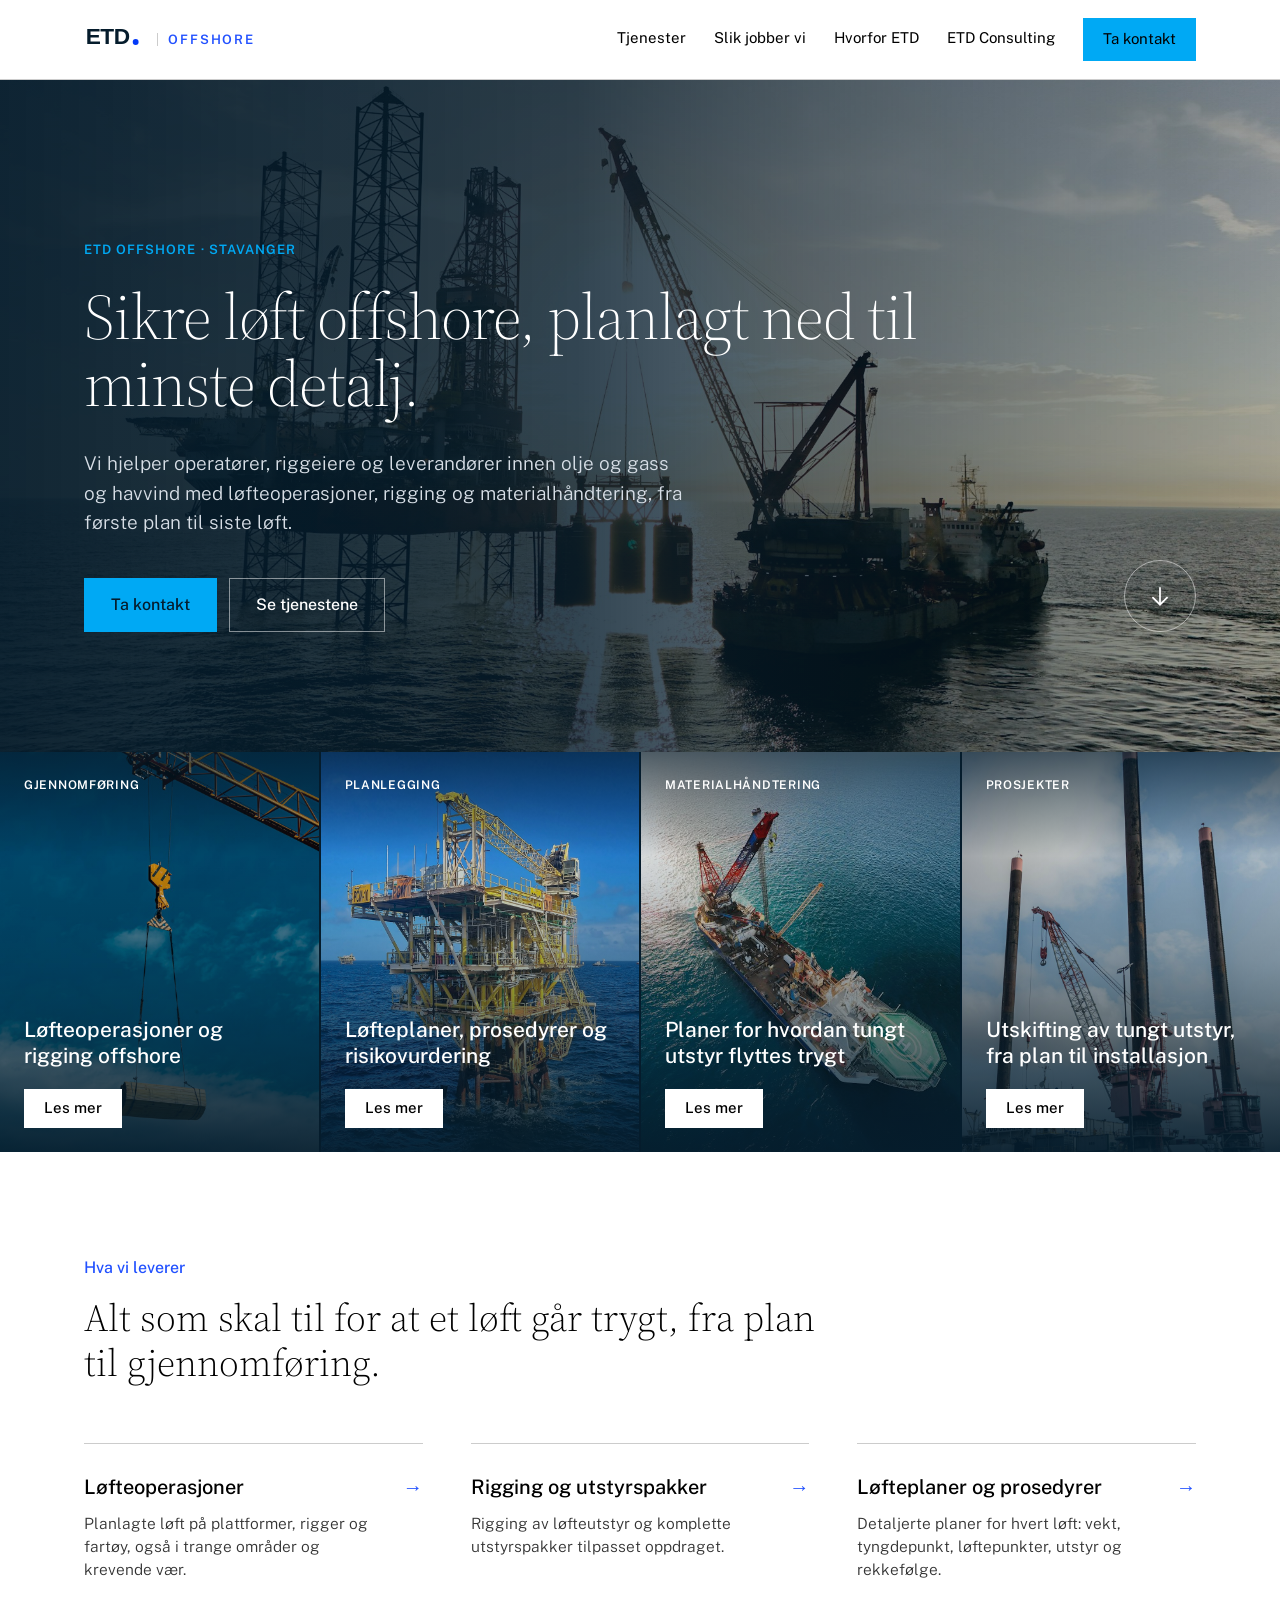
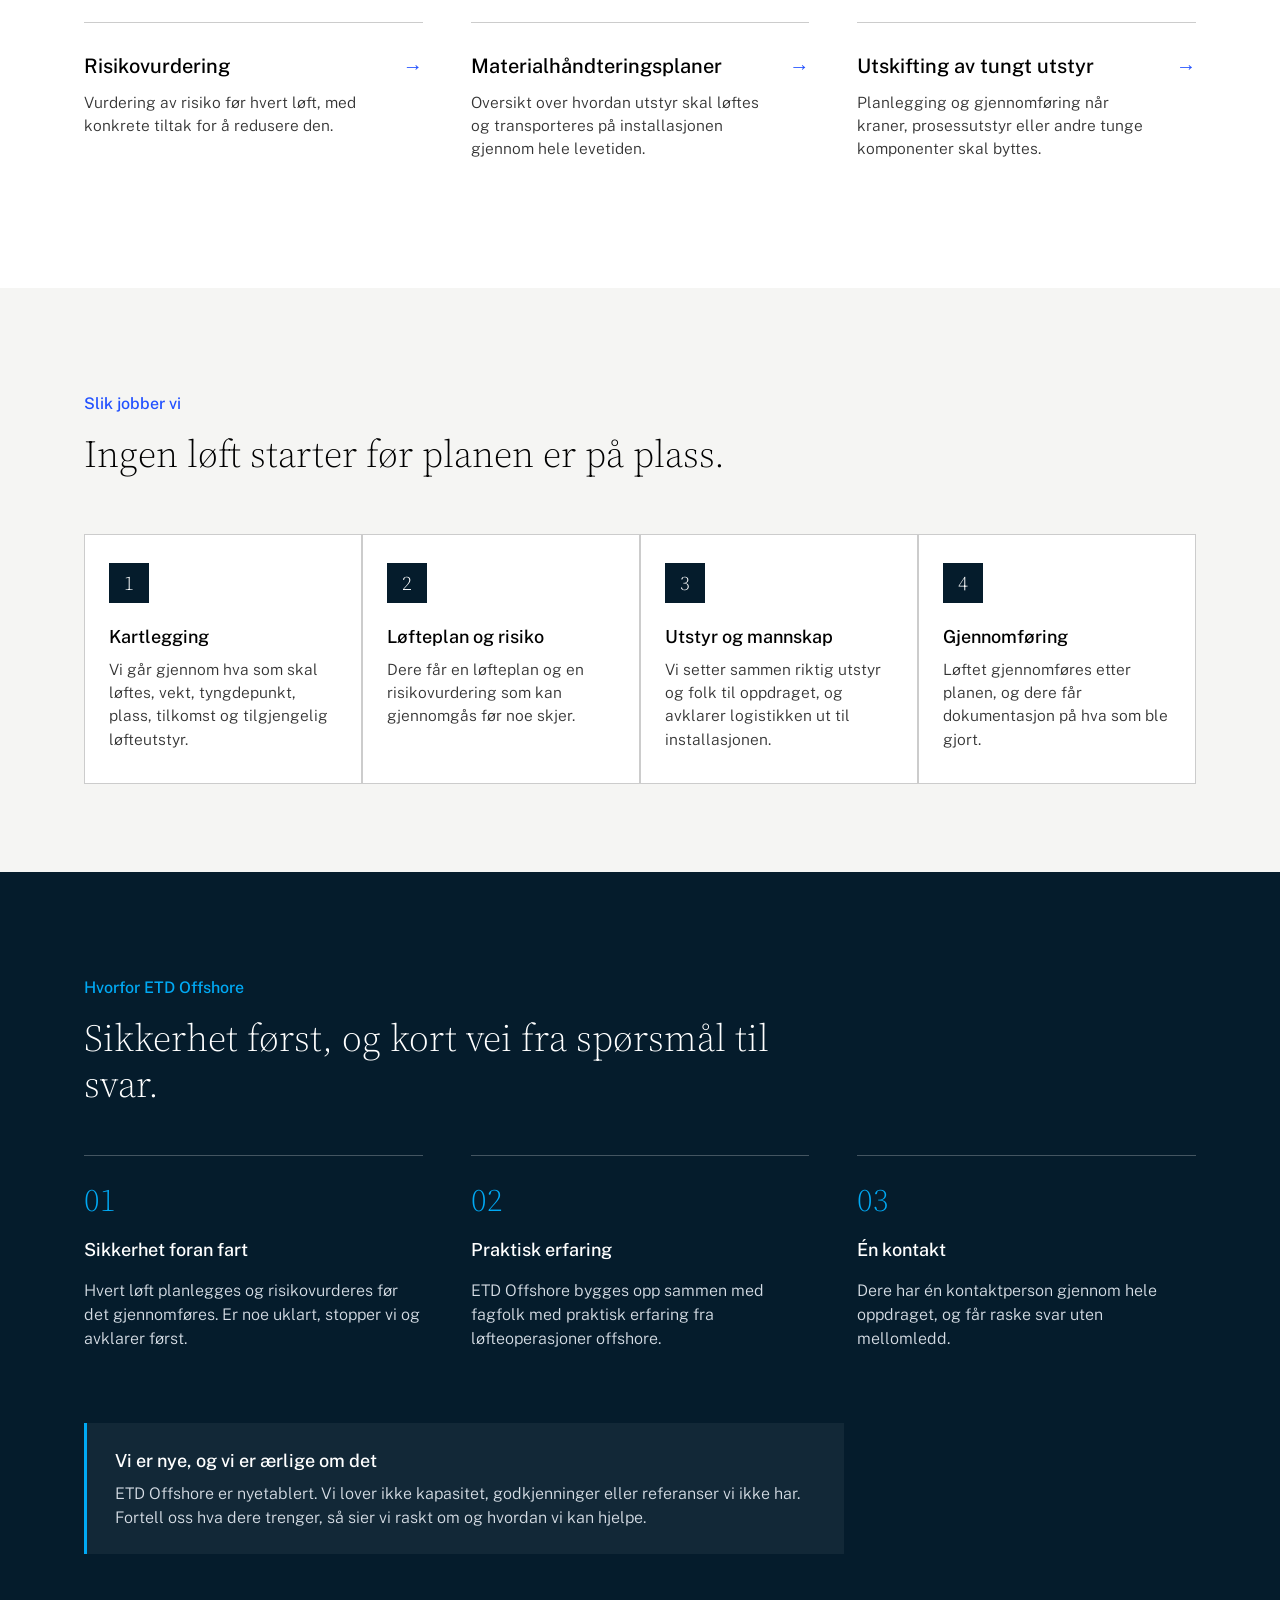
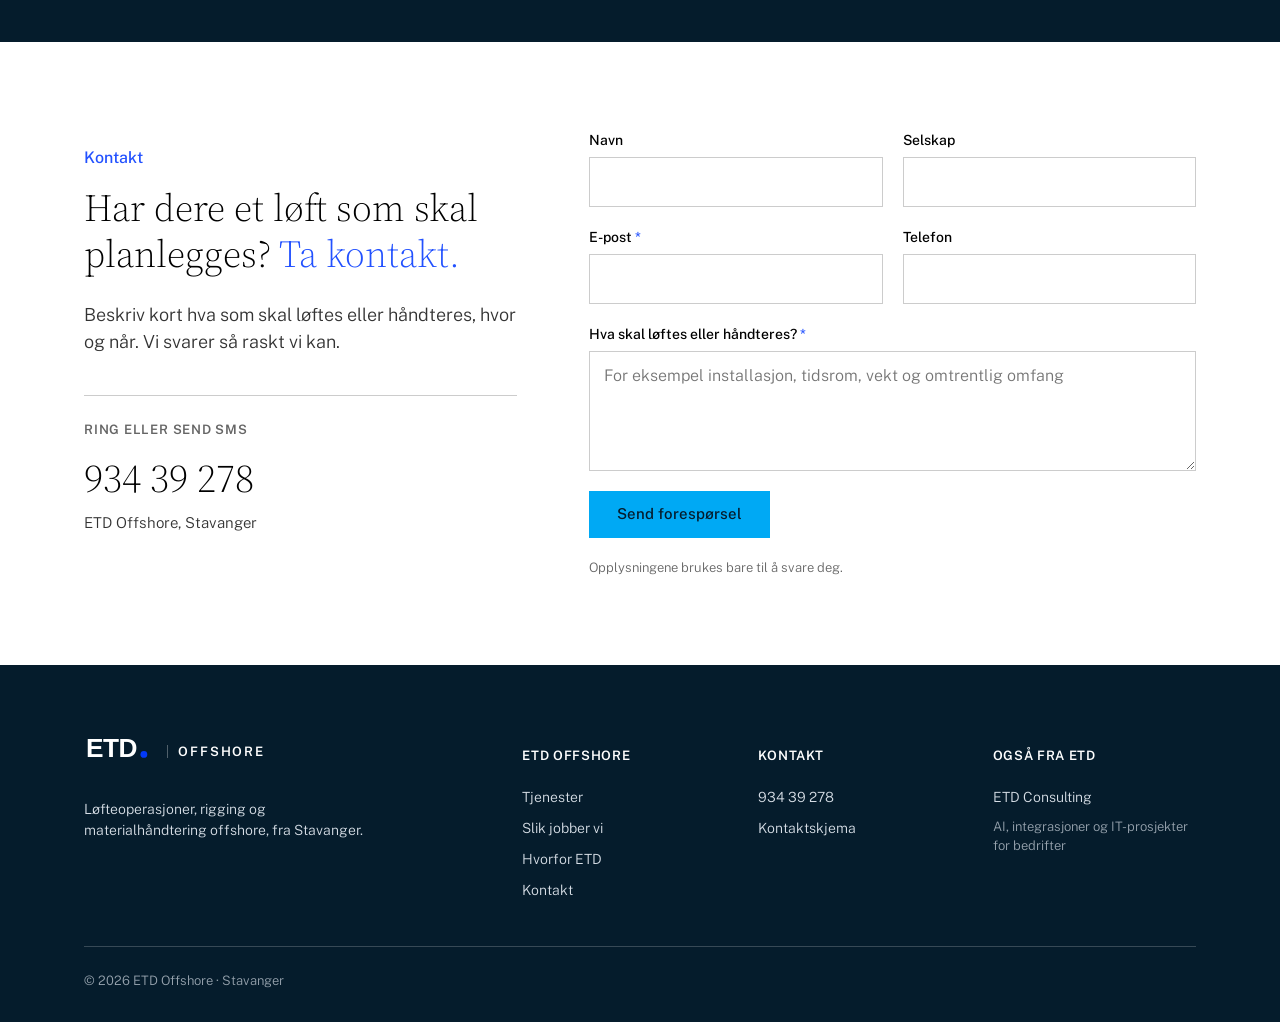
==== commit baedbdea: "Use offshore photography from Unsplash for hero, tiles and page heroes Co-Authored-By: Claude Opus 5" ====
--- a/index.html
+++ b/index.html
@@ -10,7 +10,7 @@
 <meta property="og:title" content="ETD Offshore | Løfteoperasjoner og materialhåndtering offshore">
 <meta property="og:description" content="ETD Offshore i Stavanger leverer løfteoperasjoner, rigging, løfteplaner og materialhåndtering offshore for olje og gass og havvind.">
 <meta property="og:url" content="https://etdoffshore.no/">
-<meta property="og:image" content="https://etdoffshore.no/images/hero.jpg">
+<meta property="og:image" content="https://etdoffshore.no/images/offshore-hero.jpg">
 <meta property="og:locale" content="nb_NO">
 <meta name="twitter:card" content="summary_large_image">
 <meta name="theme-color" content="#051c2c">
@@ -48,7 +48,7 @@
 </header>
 
 <!-- 1. Hero -->
-<section class="bento-hero">
+<section class="bento-hero photo-hero">
   <div class="bento-inner">
     <div>
       <p class="hero-kicker">ETD Offshore &middot; Stavanger</p>
@@ -67,22 +67,22 @@
 
 <!-- 2. Hovedområder -->
 <div class="media-grid">
-  <a href="tjenester/#lofteoperasjoner" class="tile" style="background-image:url('images/tile-blikonsulent.jpg')">
+  <a href="tjenester/#lofteoperasjoner" class="tile" style="background-image:url('images/offshore-lift.jpg')">
     <span class="kicker">Gjennomføring</span>
     <h3>Løfteoperasjoner og rigging offshore</h3>
     <span class="tile-btn">Les mer</span>
   </a>
-  <a href="tjenester/#planlegging" class="tile" style="background-image:url('images/tile-omoss.jpg')">
+  <a href="tjenester/#planlegging" class="tile" style="background-image:url('images/offshore-platform.jpg')">
     <span class="kicker">Planlegging</span>
     <h3>Løfteplaner, prosedyrer og risikovurdering</h3>
     <span class="tile-btn">Les mer</span>
   </a>
-  <a href="tjenester/#materialhandtering" class="tile" style="background-image:url('images/article-1.jpg')">
+  <a href="tjenester/#materialhandtering" class="tile" style="background-image:url('images/offshore-vessel.jpg')">
     <span class="kicker">Materialhåndtering</span>
     <h3>Planer for hvordan tungt utstyr flyttes trygt</h3>
     <span class="tile-btn">Les mer</span>
   </a>
-  <a href="tjenester/#utskifting" class="tile" style="background-image:url('images/tile-tjenester.jpg')">
+  <a href="tjenester/#utskifting" class="tile" style="background-image:url('images/offshore-jackup.jpg')">
     <span class="kicker">Prosjekter</span>
     <h3>Utskifting av tungt utstyr, fra plan til installasjon</h3>
     <span class="tile-btn">Les mer</span>
--- a/style.css
+++ b/style.css
@@ -1094,3 +1094,10 @@
 .svc-list li { display: grid; grid-template-columns: minmax(0, 200px) minmax(0, 1fr); gap: 24px; }
 .svc-list .desc { text-align: left; max-width: none; }
 @media (max-width: 600px) { .svc-list li { grid-template-columns: 1fr; gap: 6px; } }
+.bento-hero.photo-hero {
+  background: linear-gradient(90deg, rgba(5,28,44,0.95) 0%, rgba(5,28,44,0.82) 45%, rgba(5,28,44,0.3) 100%), url('images/offshore-hero.jpg') 70% center / cover no-repeat;
+  padding-top: 160px; padding-bottom: 120px;
+}
+@media (max-width: 860px) {
+  .bento-hero.photo-hero { background: linear-gradient(180deg, rgba(5,28,44,0.7) 0%, rgba(5,28,44,0.92) 55%, rgba(5,28,44,0.97) 100%), url('images/offshore-hero.jpg') 75% center / cover no-repeat; }
+}
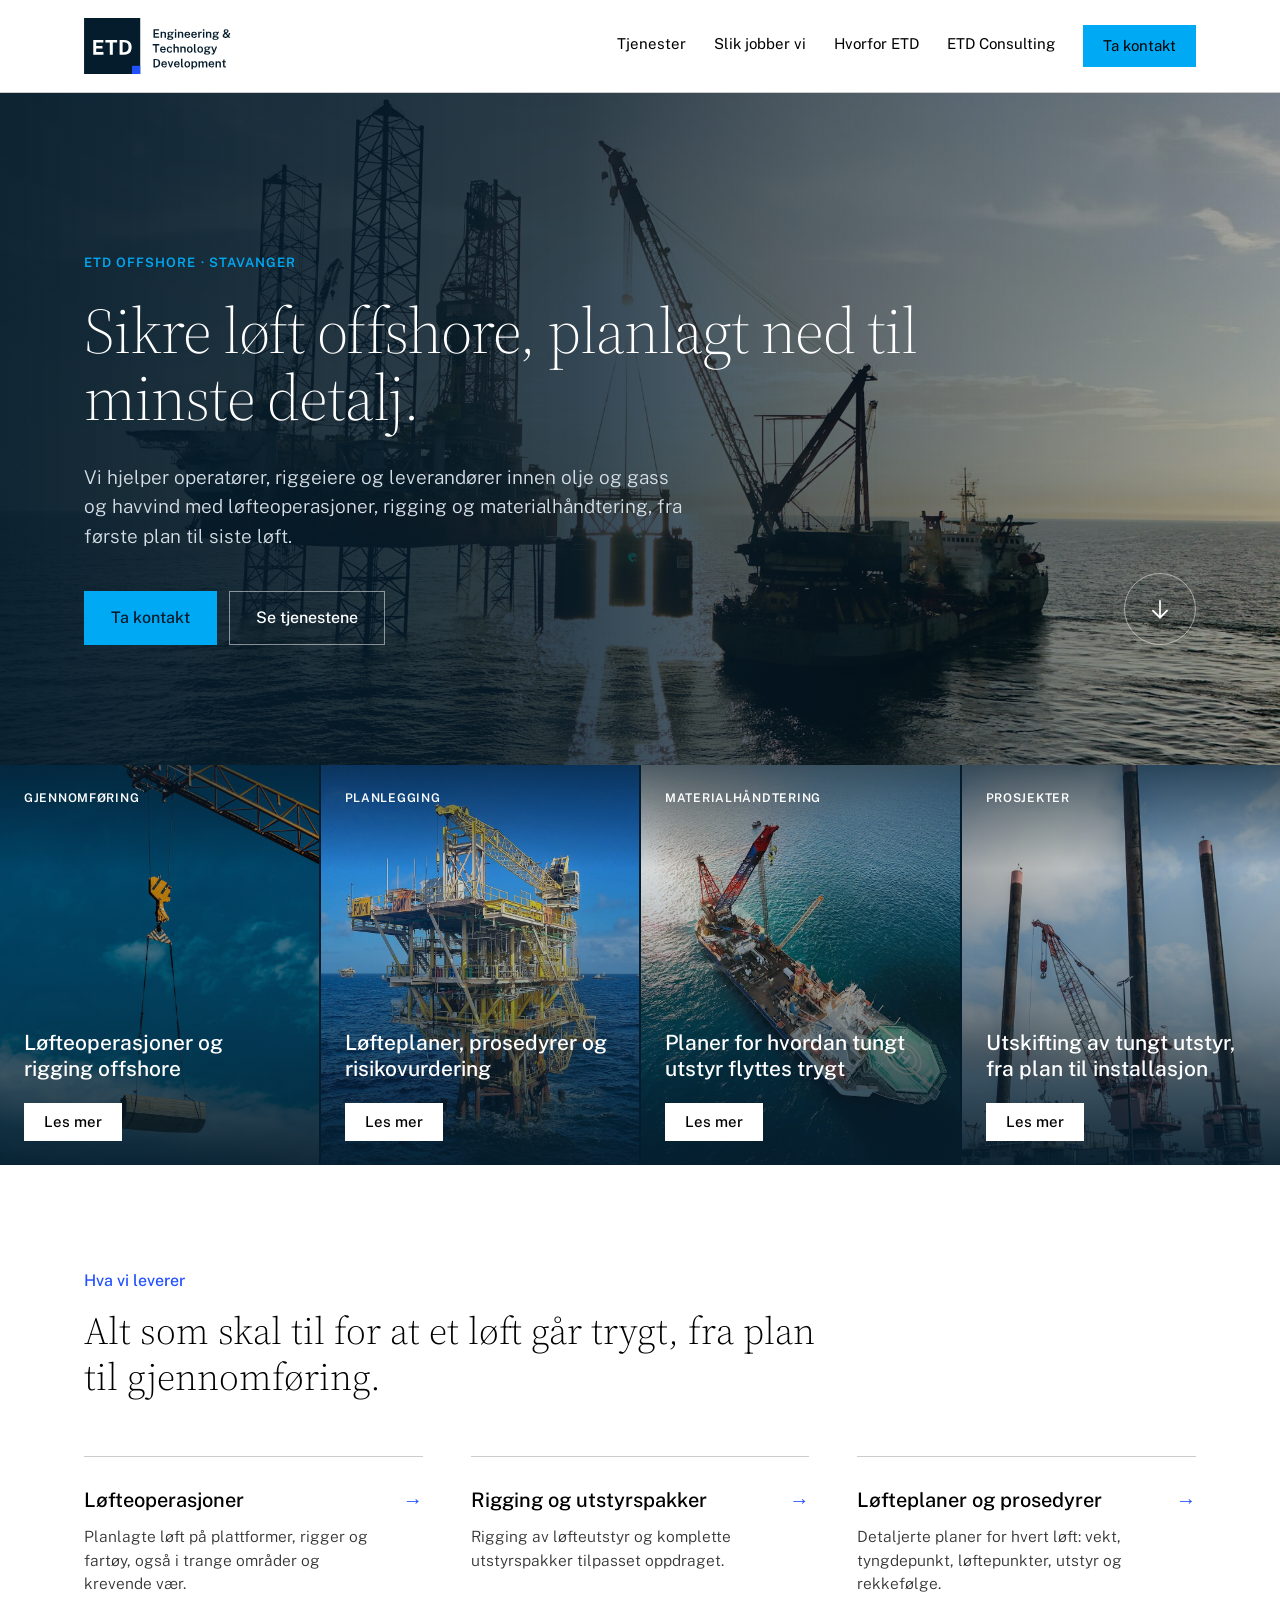
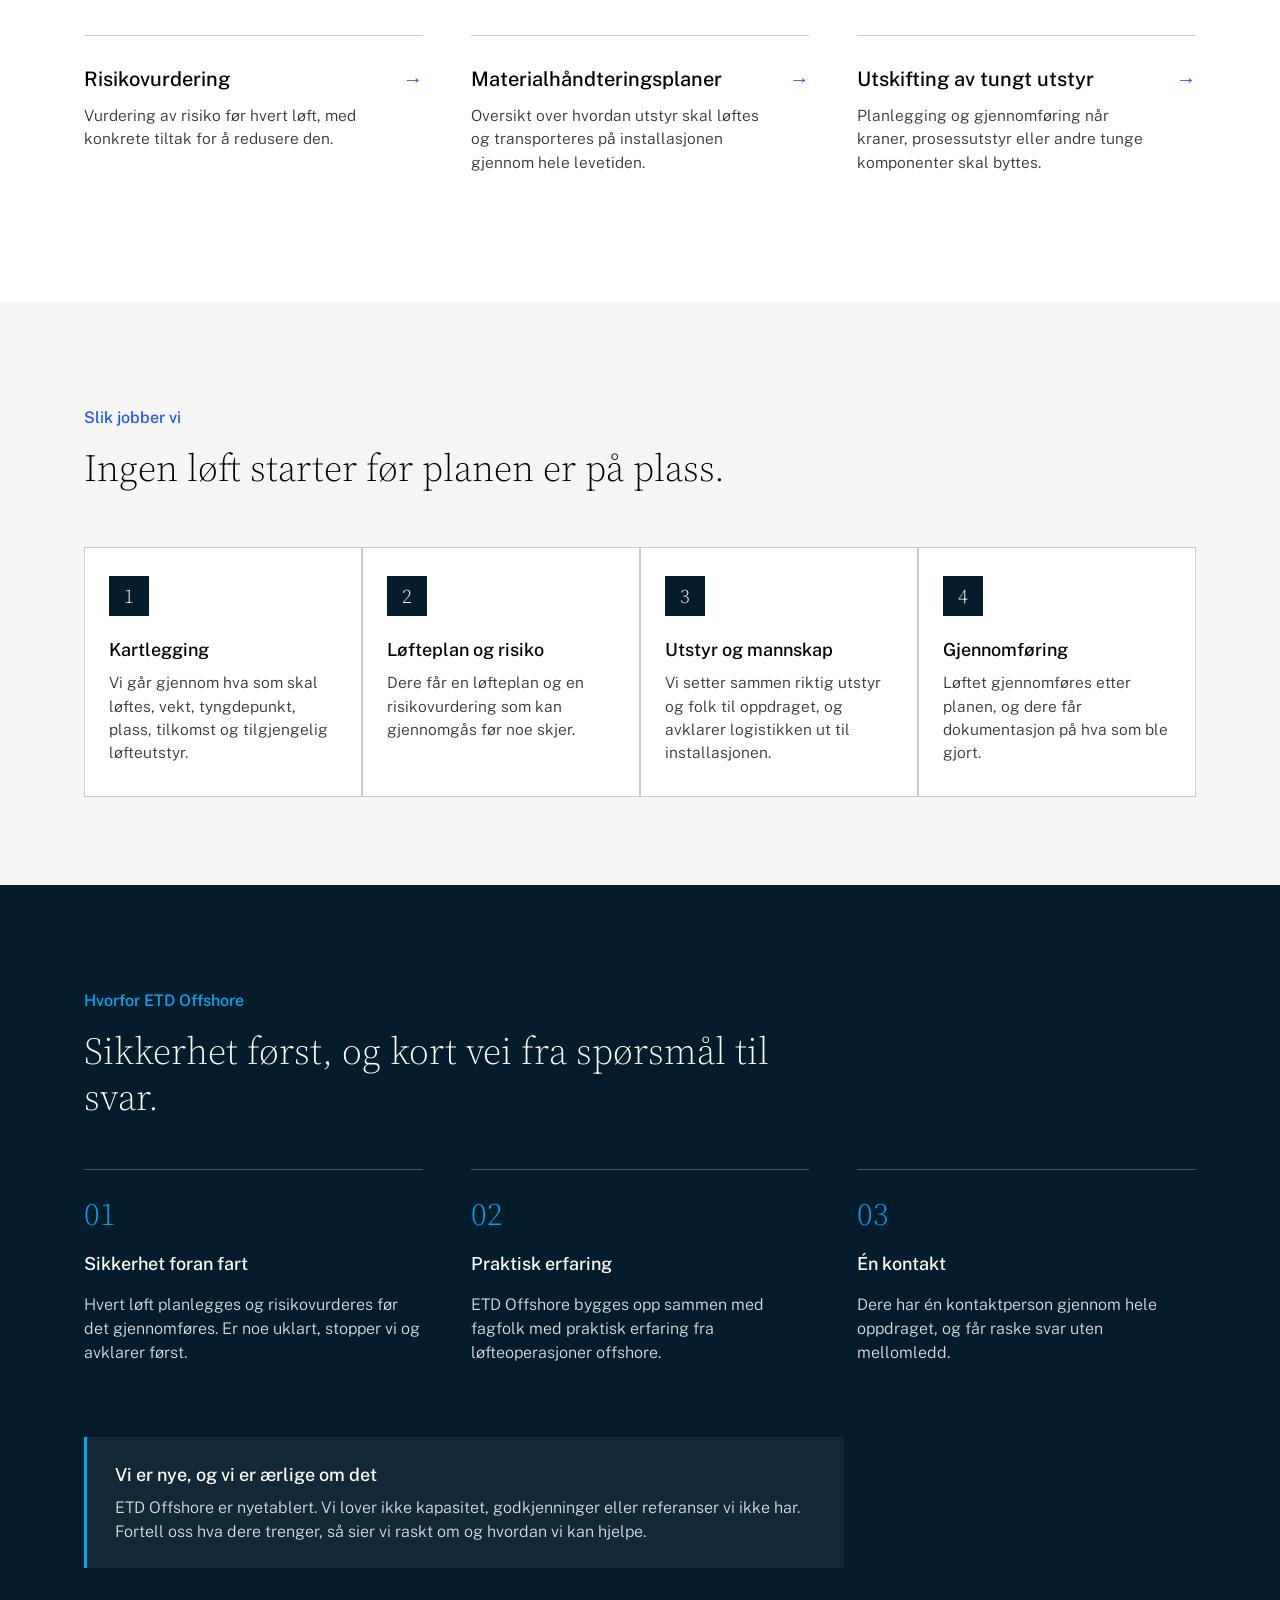
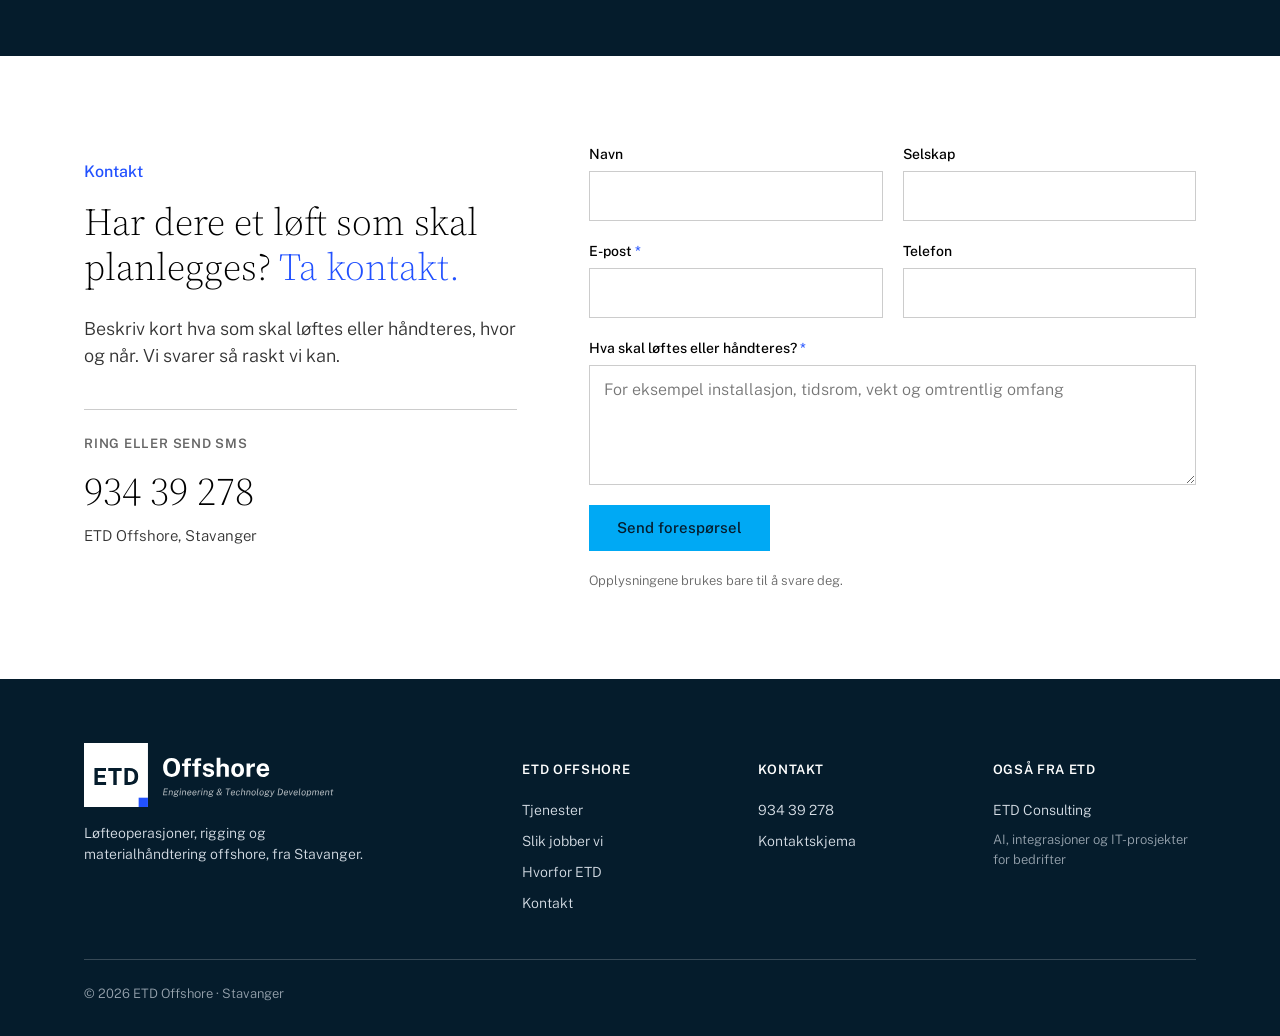
==== commit 3abeefeb: "New D1 logo: header, footer with Offshore sub-brand, favicons Co-Authored-By: Claude Opus 5.5 <norep" ====
--- a/index.html
+++ b/index.html
@@ -17,7 +17,7 @@
 <link rel="preconnect" href="https://fonts.googleapis.com">
 <link rel="preconnect" href="https://fonts.gstatic.com" crossorigin>
 <link href="https://fonts.googleapis.com/css2?family=Public+Sans:wght@300;400;500;600&amp;family=Source+Serif+4:opsz,wght@8..60,300;8..60,400&amp;display=swap" rel="stylesheet">
-<link rel="stylesheet" href="style.css?v=1">
+<link rel="stylesheet" href="style.css?v=8">
 <link rel="icon" type="image/svg+xml" href="images/favicon.svg">
 <link rel="icon" type="image/png" href="images/favicon-32.png">
 <link rel="apple-touch-icon" href="images/apple-touch-icon.png">
@@ -35,7 +35,7 @@
 <body class="home">
 <header class="site-header">
   <div class="header-inner">
-    <a href="" class="logo"><img src="images/logo.svg" alt="ETD" class="logo-img"><span class="logo-sub">Offshore</span></a>
+    <a href="" class="logo"><img src="images/logo.svg" alt="ETD – Engineering &amp; Technology Development" class="logo-img"></a>
     <nav class="main-nav">
       <a href="tjenester/">Tjenester</a>
       <a href="#slik">Slik jobber vi</a>
@@ -231,7 +231,7 @@
   <div class="footer-inner">
     <div class="footer-grid">
       <div>
-        <a href="" class="logo"><img src="images/logo-white.svg" alt="ETD" class="logo-img"><span class="logo-sub">Offshore</span></a>
+        <a href="" class="logo"><img src="images/logo-footer-offshore.svg" alt="ETD Offshore" class="logo-img"></a>
         <p>Løfteoperasjoner, rigging og materialhåndtering offshore, fra Stavanger.</p>
       </div>
       <div class="footer-col">
--- a/style.css
+++ b/style.css
@@ -1101,3 +1101,13 @@
 @media (max-width: 860px) {
   .bento-hero.photo-hero { background: linear-gradient(180deg, rgba(5,28,44,0.7) 0%, rgba(5,28,44,0.92) 55%, rgba(5,28,44,0.97) 100%), url('images/offshore-hero.jpg') 75% center / cover no-repeat; }
 }
+
+/* ---------- Ny logo (D1 + V3) ---------- */
+.logo-img { height: 50px; width: auto; }
+.footer-grid .logo-img { height: auto; width: min(250px, 100%); }
+.footer-grid .logo { display: block; margin-bottom: 16px; }
+@media (max-width: 600px) {
+  .logo-img { height: 42px; }
+  .footer-grid > div:first-child { grid-column: 1 / -1; }
+}
+@media (min-width: 861px) { .logo-img { height: 56px; } }
